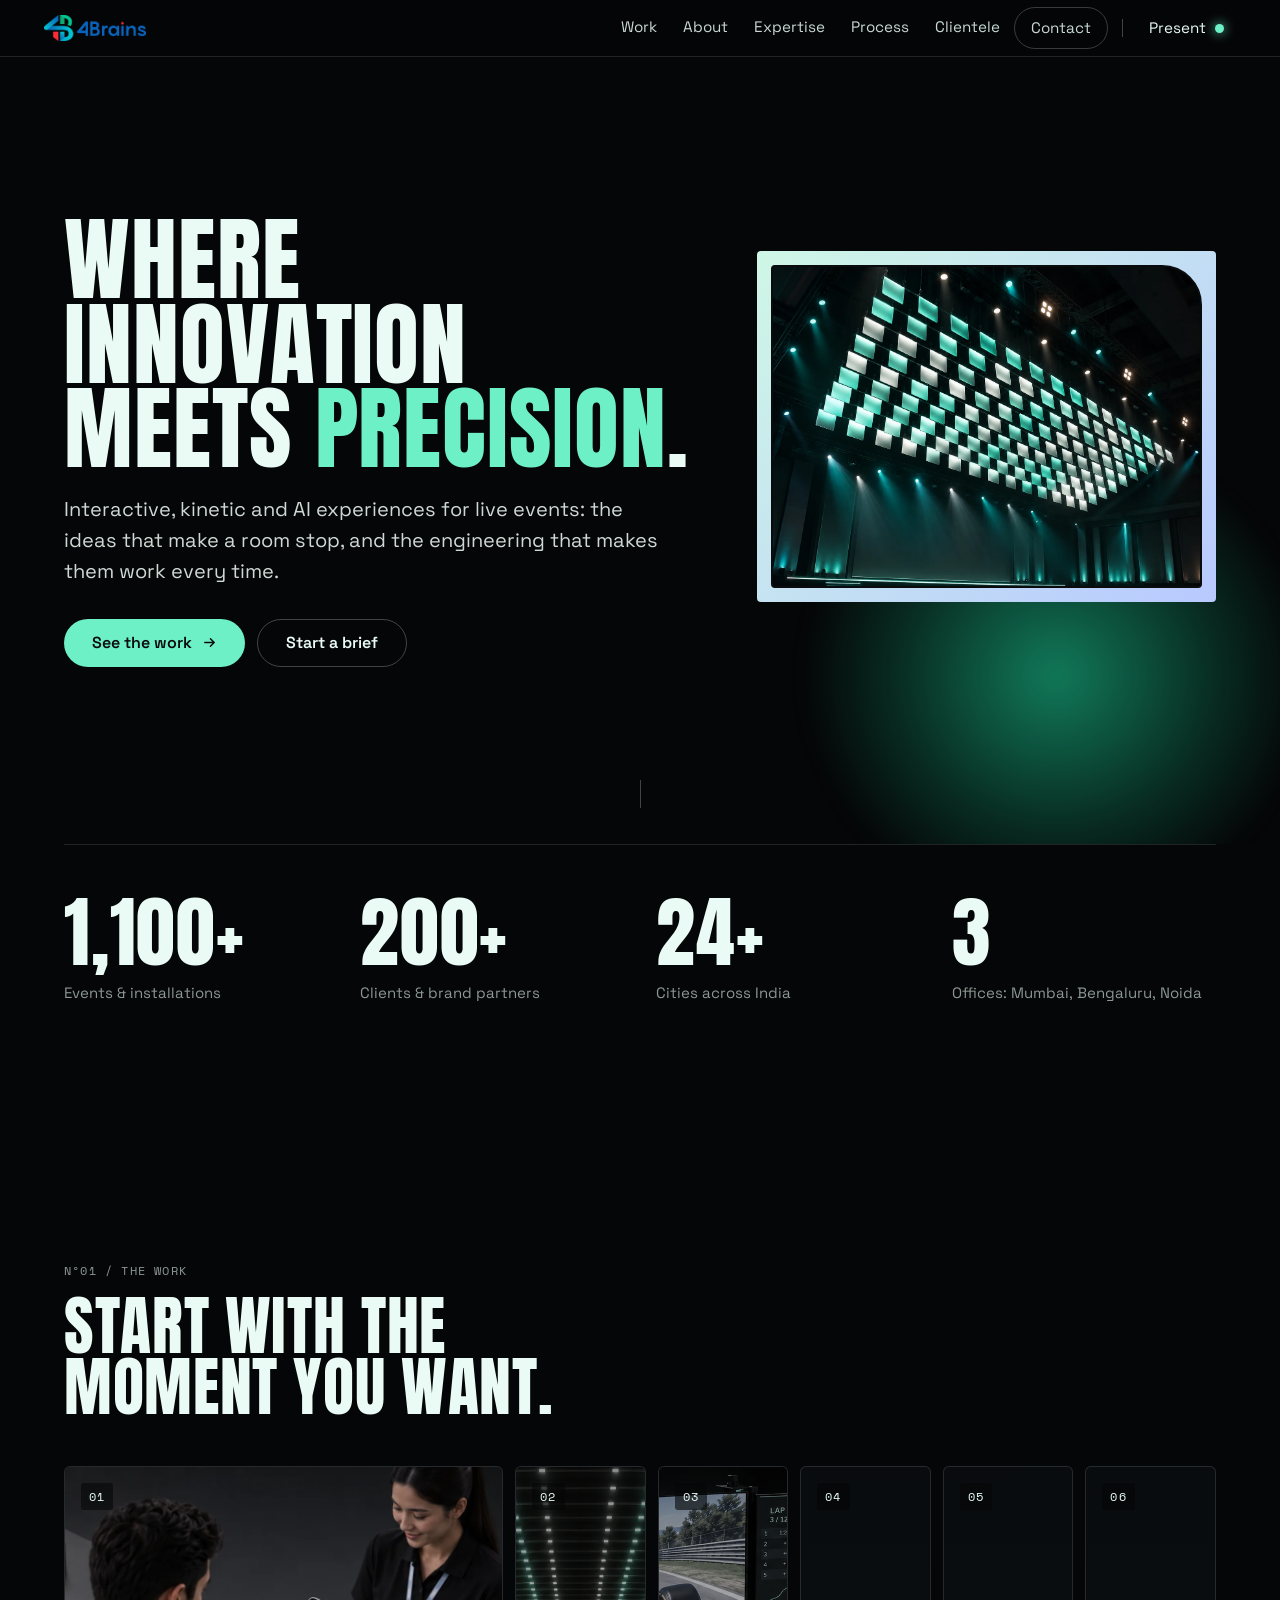
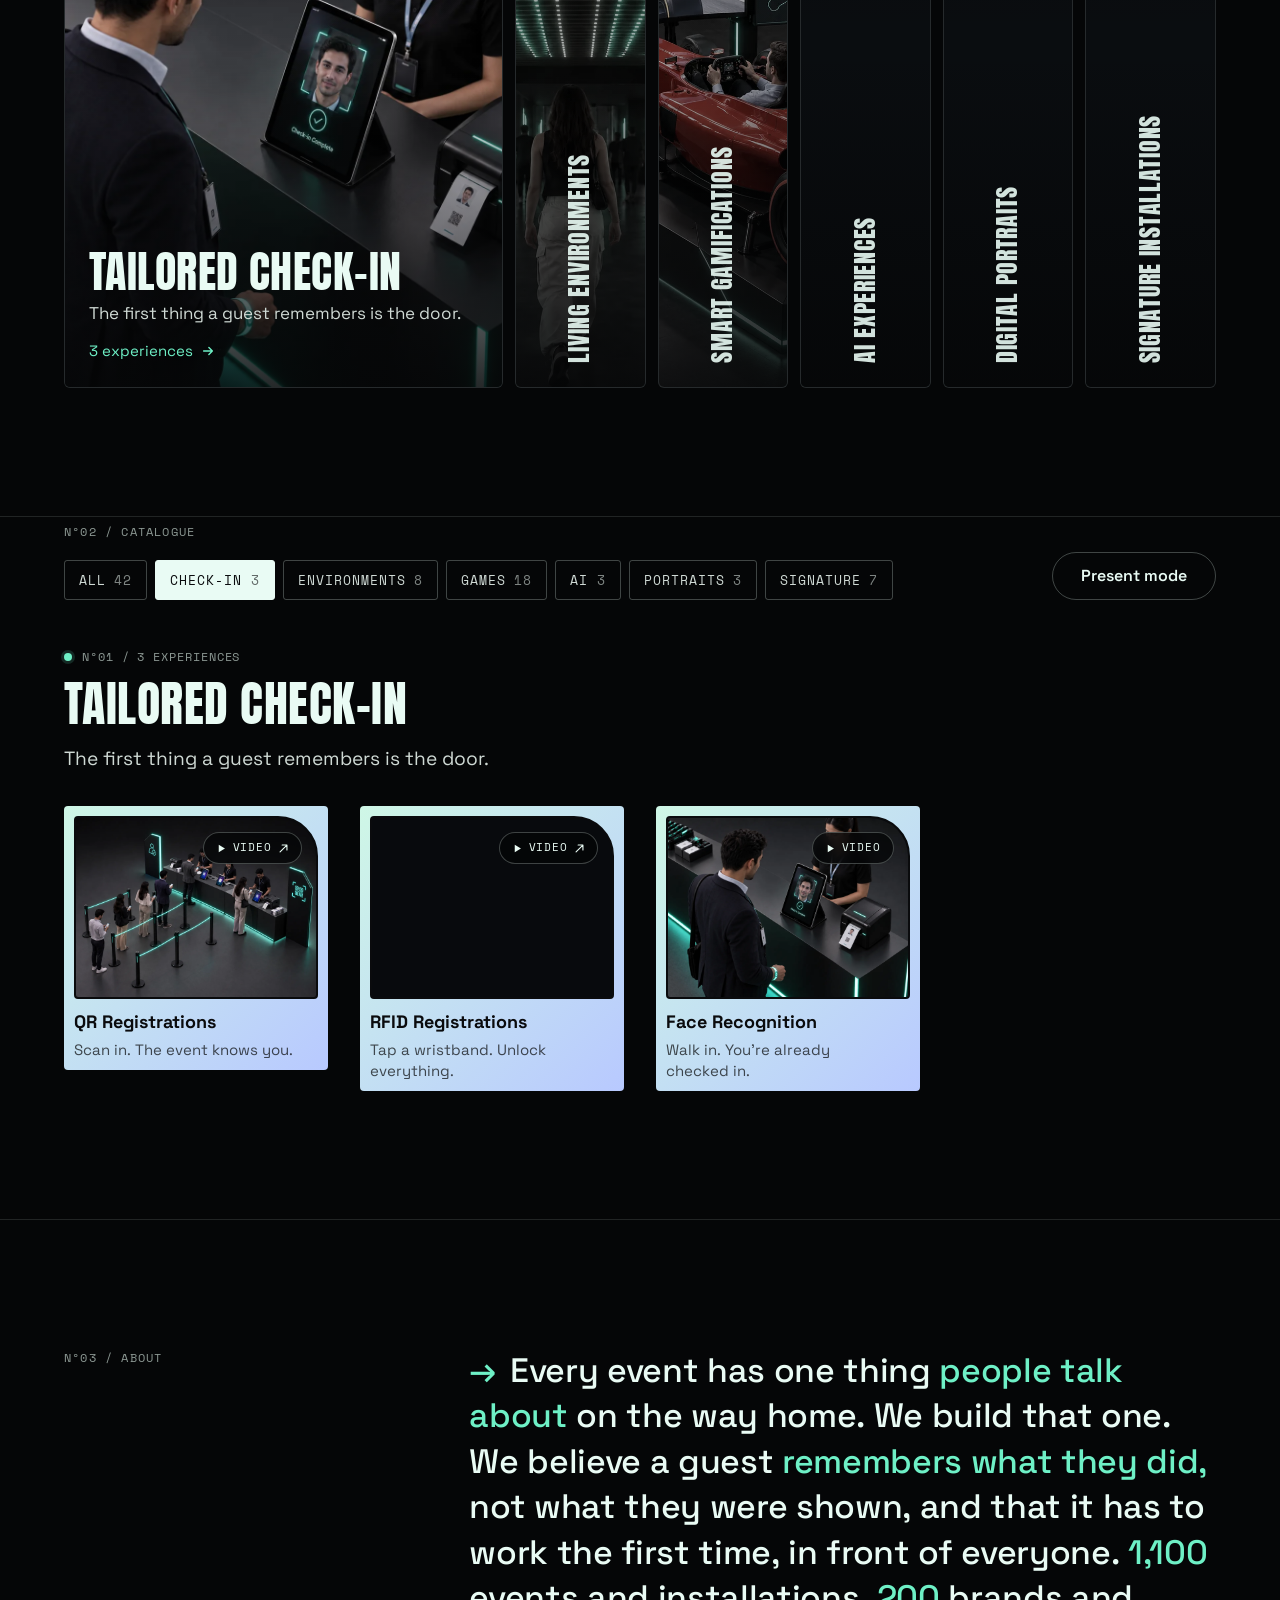
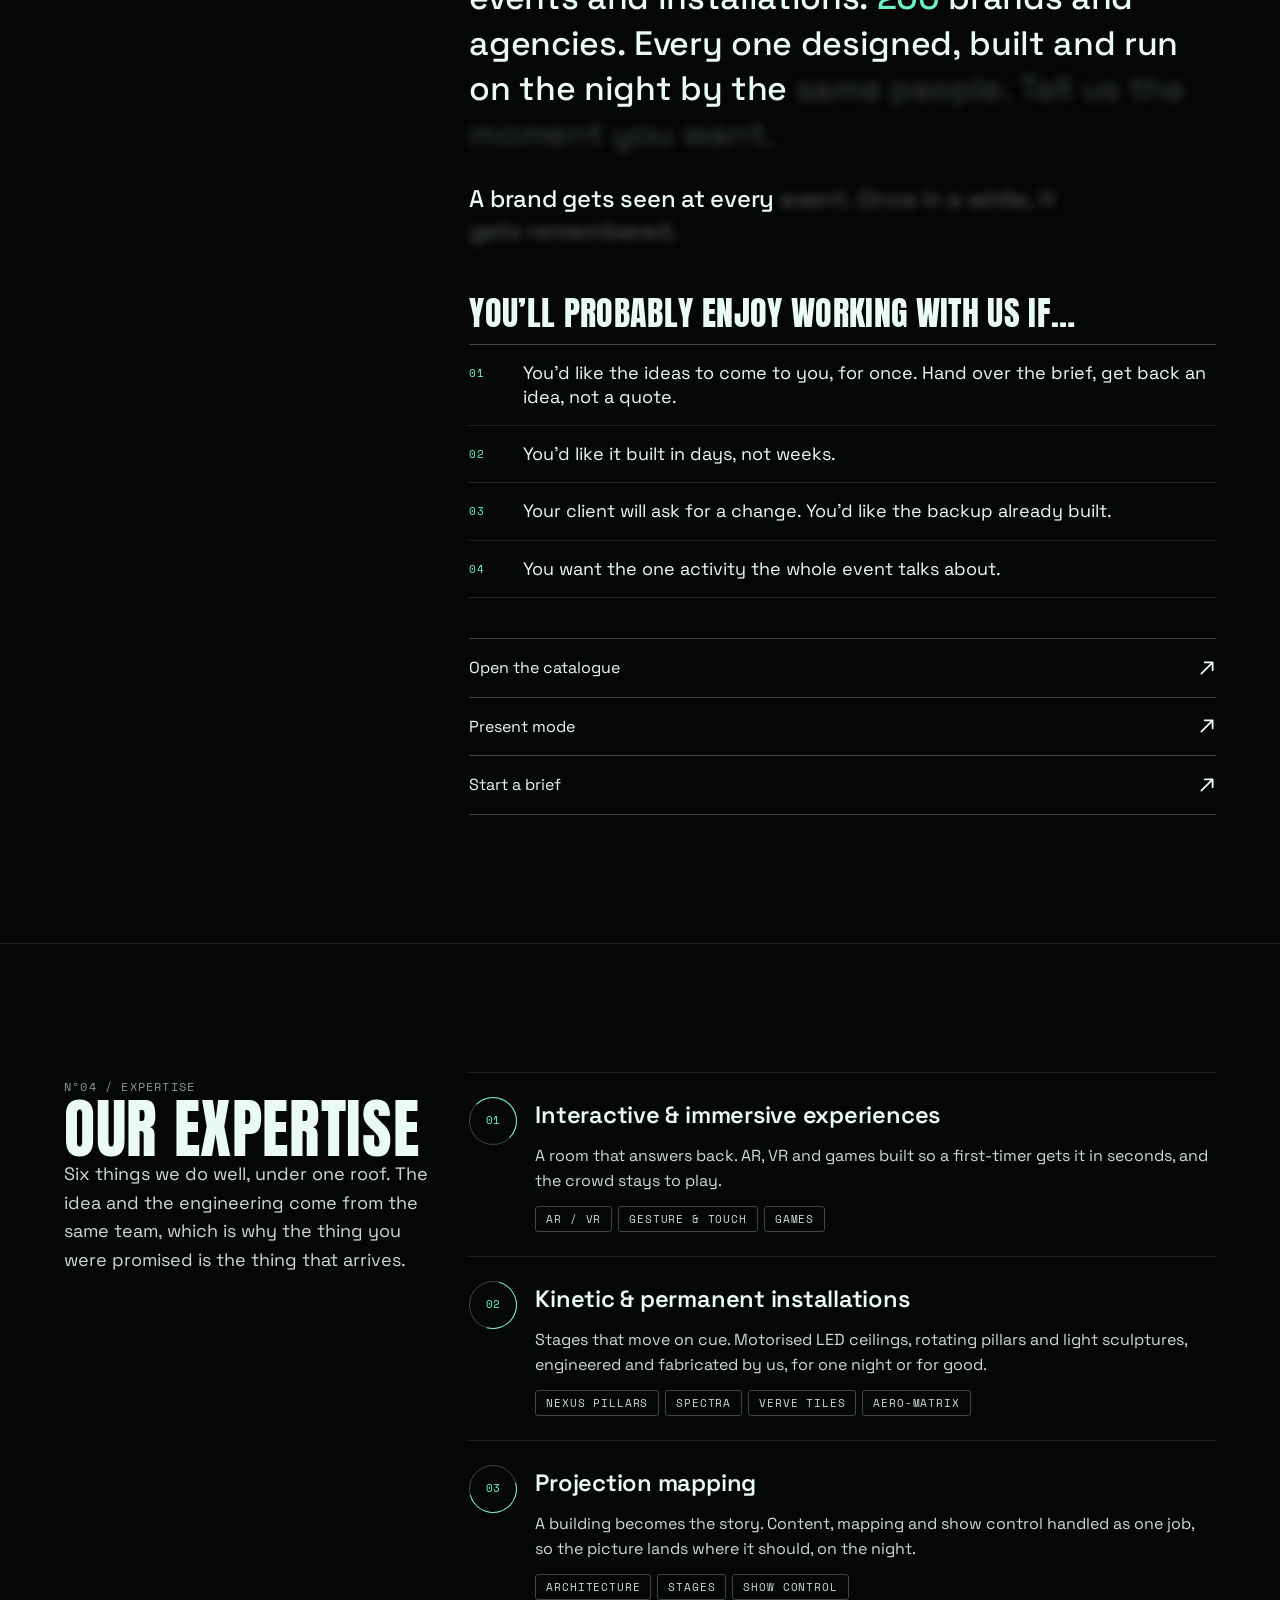
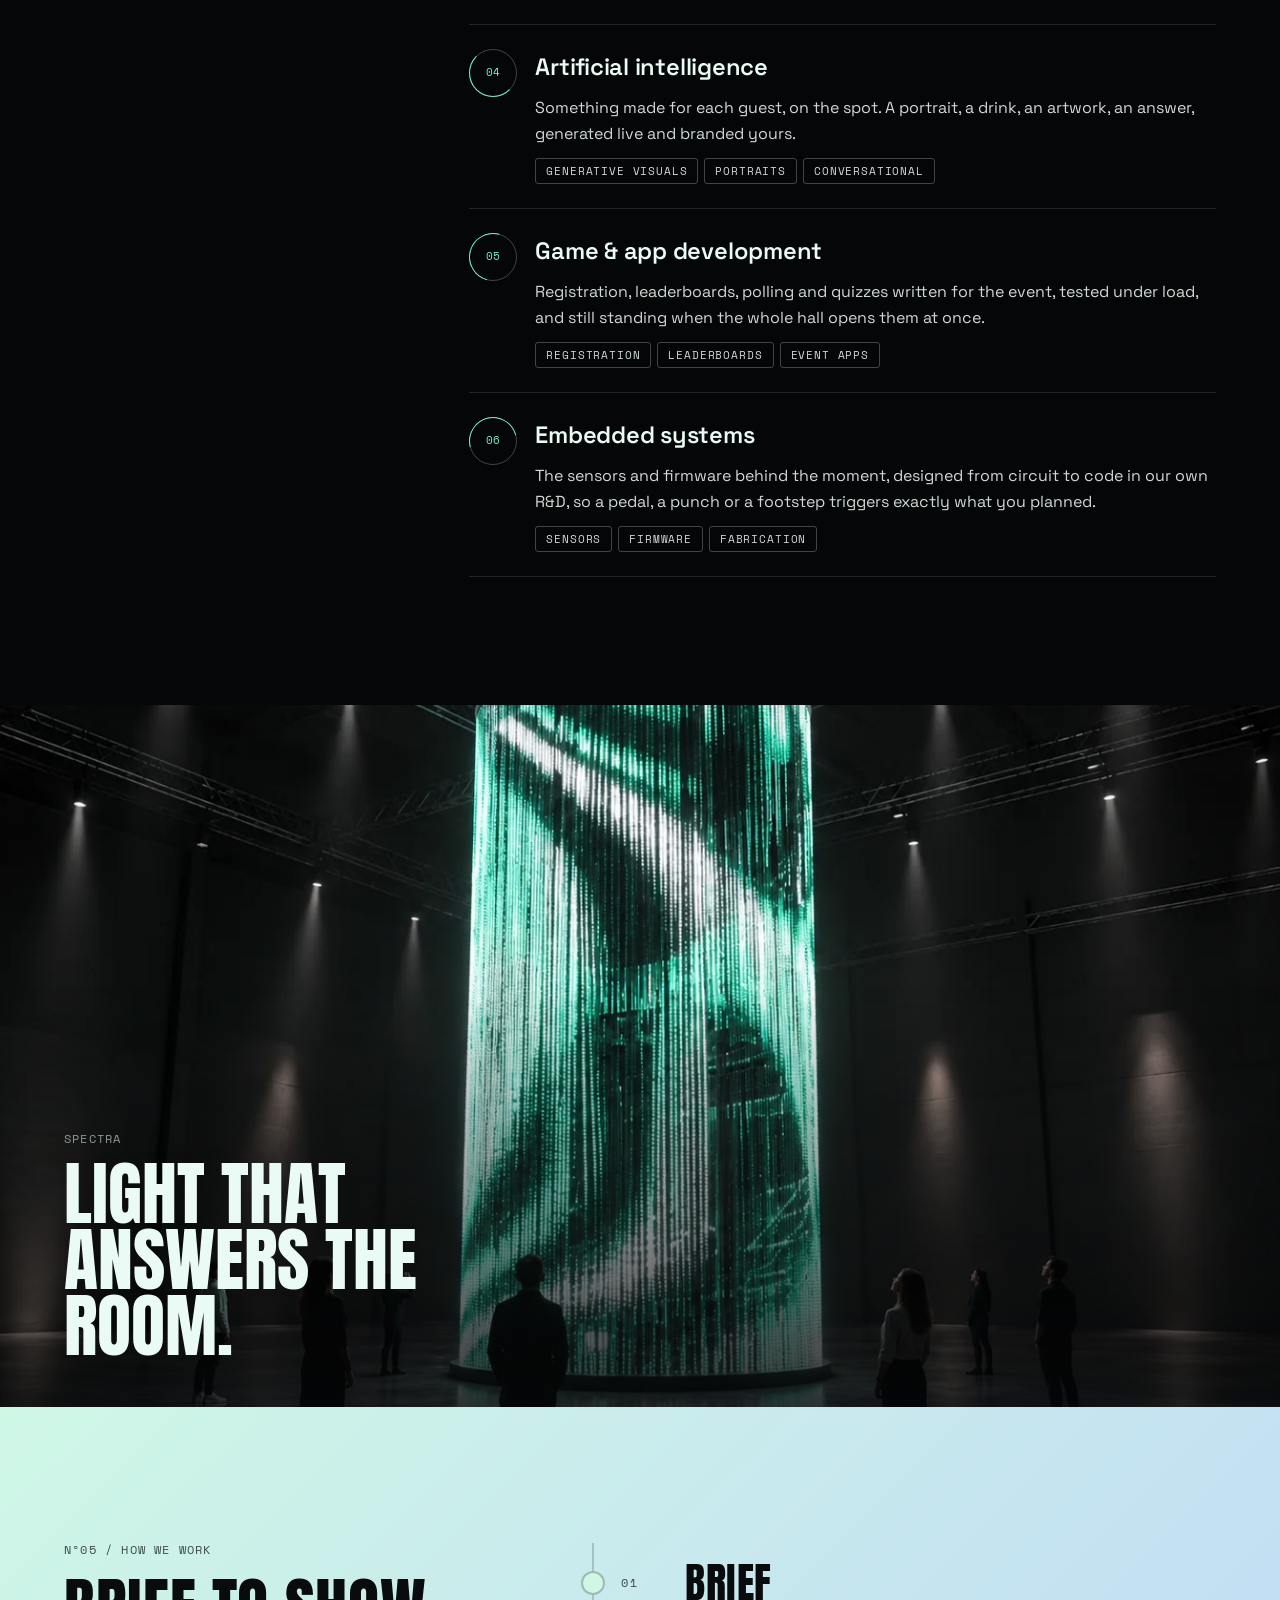
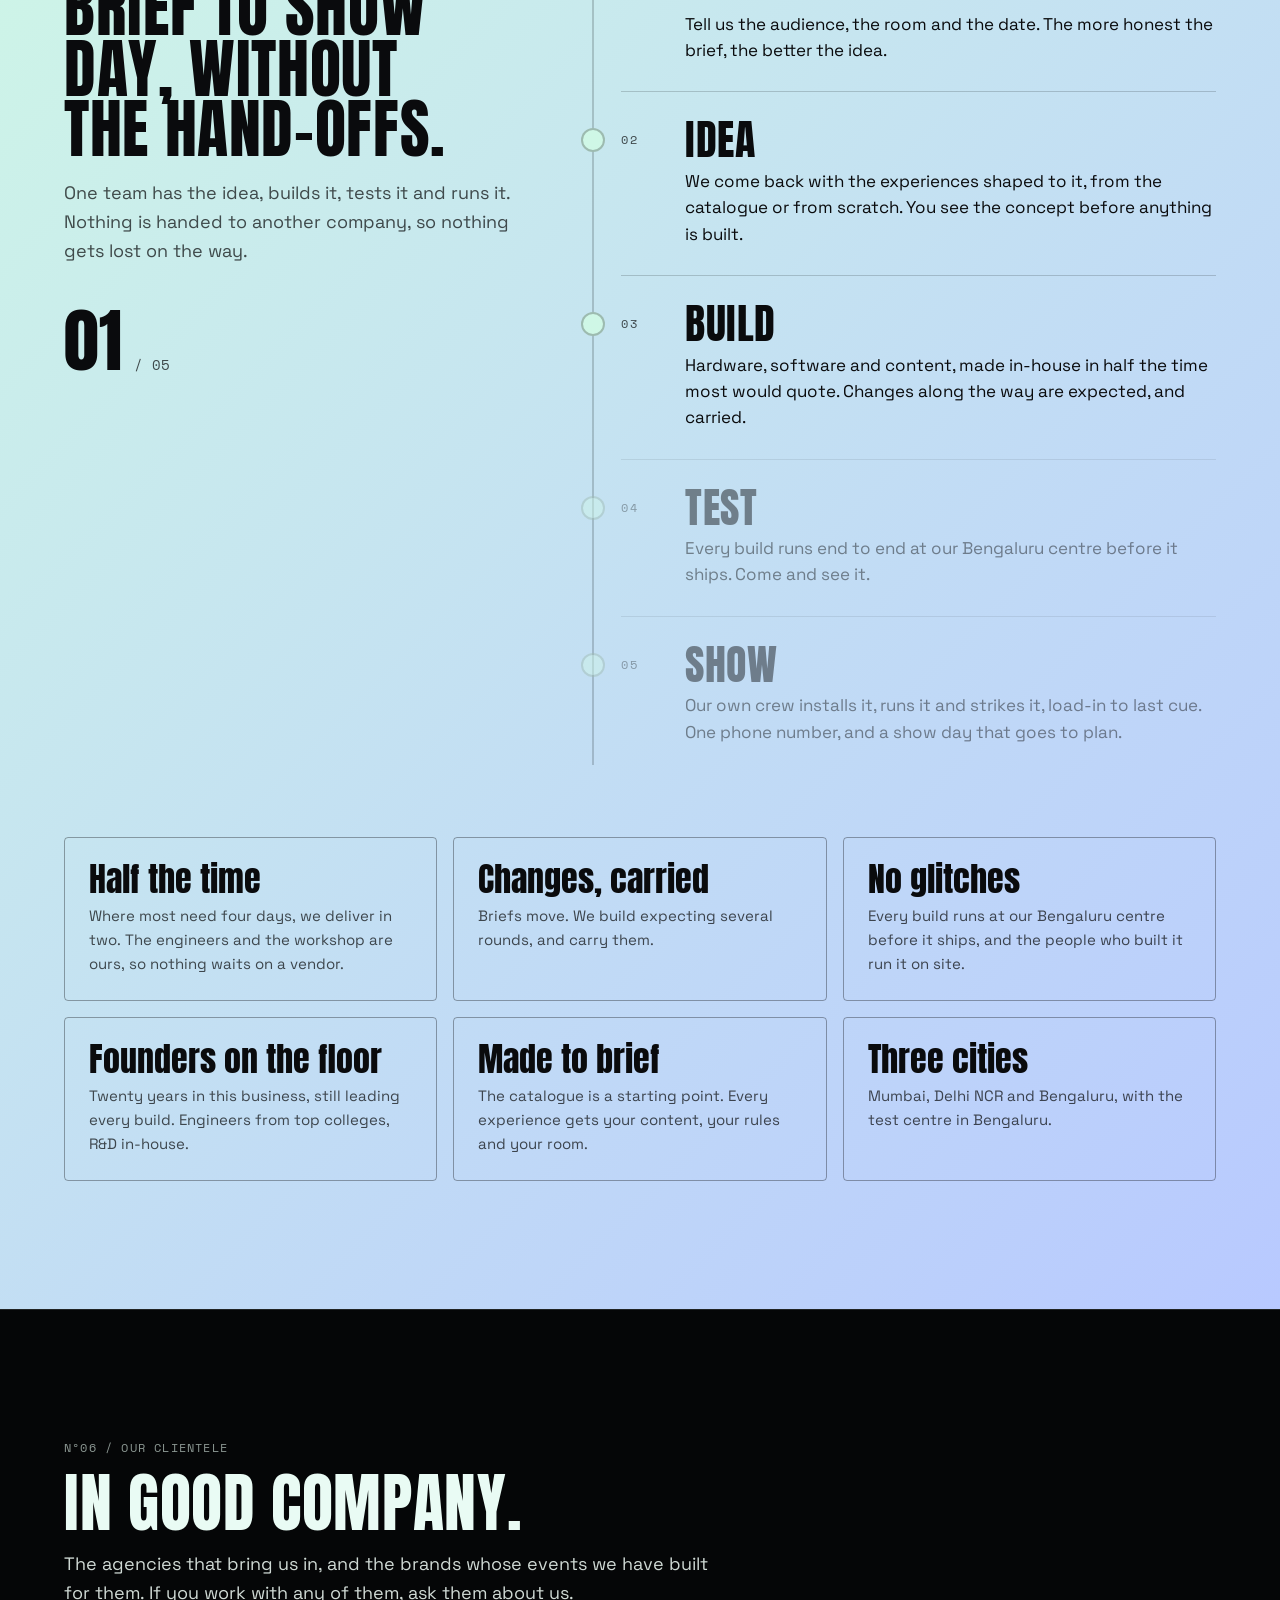
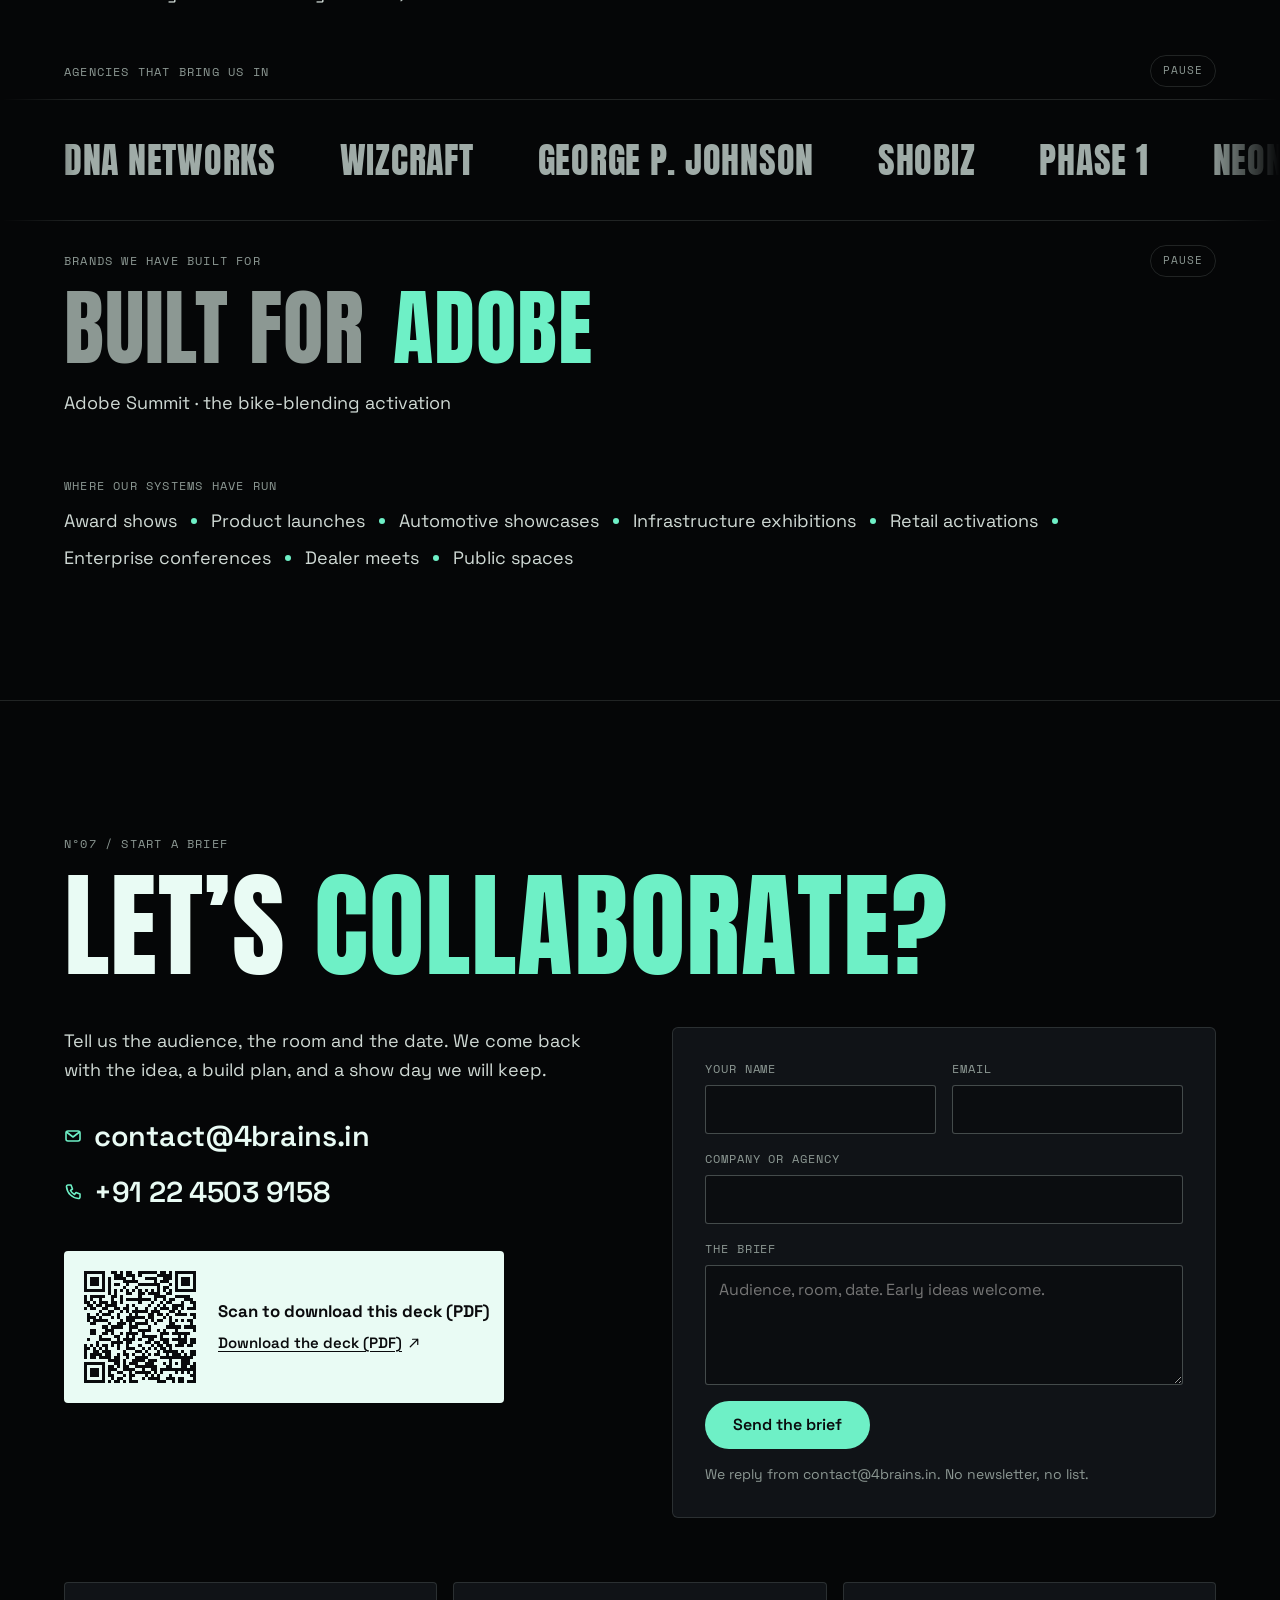
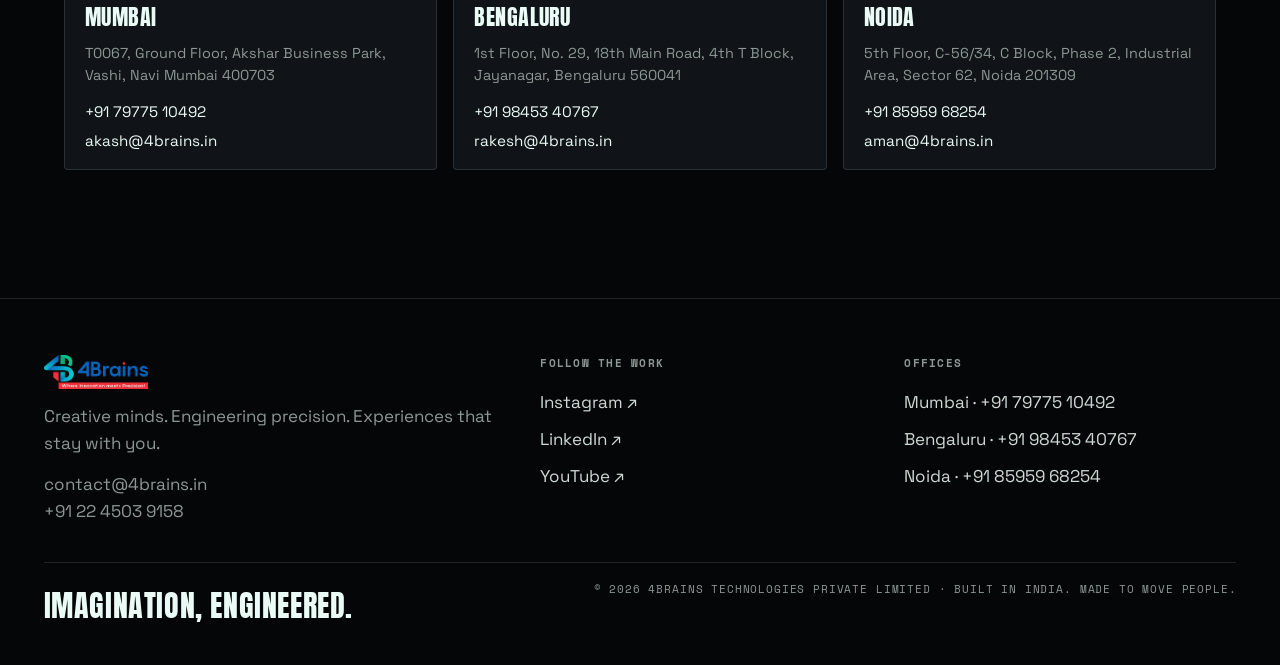
==== 4brains-site-live-v1.26/index.html @ 08afe5e7 "Add files via upload" ====
<!doctype html>
<html lang="en">
<head>
  <meta charset="utf-8">
  <meta name="viewport" content="width=device-width, initial-scale=1, viewport-fit=cover">
  <title>4Brains — Where innovation meets precision</title>
  <meta name="description" content="Interactive, kinetic and AI experiences for live events: the ideas that make a room stop, and the engineering that makes them work every time. 42 experiences, designed, built and run by 4Brains. Mumbai, Delhi NCR, Bengaluru.">
  <!-- TODO: set the final hosting URL before launch (also used by the QR code when brand.qrUrl is empty) -->
  <link rel="canonical" href="https://4brains-catalogue.vercel.app/">
  <meta name="theme-color" content="#050607">
  <meta name="color-scheme" content="dark">

  <!-- Open Graph / Twitter -->
  <meta property="og:type" content="website">
  <meta property="og:site_name" content="4Brains Technologies">
  <meta property="og:title" content="4Brains — Where innovation meets precision">
  <meta property="og:description" content="42 interactive, kinetic and AI experiences for live events, designed, built and run by the same people. Browse the catalogue.">
  <meta property="og:url" content="https://4brains-catalogue.vercel.app/">
  <meta property="og:image" content="https://4brains-catalogue.vercel.app/assets/brand/og-image.png">
  <meta property="og:image:width" content="1200">
  <meta property="og:image:height" content="630">
  <meta name="twitter:card" content="summary_large_image">
  <meta name="twitter:title" content="4Brains — Where innovation meets precision">
  <meta name="twitter:description" content="42 interactive, kinetic and AI experiences for live events. Browse the catalogue.">
  <meta name="twitter:image" content="https://4brains-catalogue.vercel.app/assets/brand/og-image.png">

  <!-- Icons & install -->
  <link rel="icon" type="image/png" sizes="64x64" href="assets/brand/favicon-64.png">
  <link rel="apple-touch-icon" href="assets/brand/apple-touch-icon.png">
  <link rel="manifest" href="manifest.webmanifest">
  <meta name="apple-mobile-web-app-capable" content="yes">
  <meta name="apple-mobile-web-app-status-bar-style" content="black-translucent">
  <meta name="apple-mobile-web-app-title" content="4Brains">

  <!-- Fonts: Anton (display, as in the deck) · Space Grotesk (text) · Space Mono (labels). README covers self-hosting. -->
  <link rel="preconnect" href="https://fonts.googleapis.com">
  <link rel="preconnect" href="https://fonts.gstatic.com" crossorigin>
  <link rel="stylesheet" href="https://fonts.googleapis.com/css2?family=Anton&family=Space+Grotesk:wght@400..700&family=Space+Mono:wght@400;700&display=swap">

  <link rel="stylesheet" href="css/styles.css">

  <script type="application/ld+json">
  {
    "@context": "https://schema.org",
    "@type": "Organization",
    "name": "4Brains Technologies Private Limited",
    "url": "https://www.4brains.in",
    "logo": "https://4brains-catalogue.vercel.app/assets/brand/logo-mark.png",
    "email": "contact@4brains.in",
    "telephone": "+91 22 4503 9158",
    "sameAs": ["https://www.instagram.com/4brains.in", "https://in.linkedin.com/company/4brains-technologies-private-limited", "https://www.youtube.com/@4brainstechnologies"],
    "address": [
      {"@type": "PostalAddress", "addressLocality": "Navi Mumbai", "addressRegion": "Maharashtra", "postalCode": "400703", "addressCountry": "IN"},
      {"@type": "PostalAddress", "addressLocality": "Bengaluru", "addressRegion": "Karnataka", "postalCode": "560041", "addressCountry": "IN"},
      {"@type": "PostalAddress", "addressLocality": "Noida", "addressRegion": "Uttar Pradesh", "postalCode": "201309", "addressCountry": "IN"}
    ]
  }
  </script>
</head>
<body>
  <a class="skip-link" href="#catalogue">Skip to the catalogue</a>

  <!-- ===================== NAV ===================== -->
  <header class="nav" id="site-top">
    <div class="nav__inner">
      <a class="brand" href="#site-top" aria-label="4Brains — top of page">
        <img src="assets/brand/logo-lockup.png" alt="4Brains" height="26">
      </a>
      <div class="nav__right">
        <nav class="nav__links" aria-label="Sections">
          <a href="#families">Work</a>
          <a href="#intro">About</a>
          <a href="#capabilities">Expertise</a>
          <a href="#process">Process</a>
          <a href="#proof">Clientele</a>
          <a href="#contact" class="nav__cta">Contact</a>
        </nav>
        <span class="nav__sep" aria-hidden="true"></span>
        <button class="nav__present" type="button" data-present aria-label="Open Present mode (full-screen tour)">Present <span class="dot" aria-hidden="true"></span></button>
        <button class="nav__menu" id="nav-menu" type="button" aria-label="Menu" aria-expanded="false" aria-controls="nav-sheet"></button>
      </div>
    </div>
  </header>
  <nav class="nav__sheet" id="nav-sheet" aria-label="Sections (mobile)">
    <a href="#families">Work</a>
    <a href="#intro">About</a>
    <a href="#capabilities">Expertise</a>
    <a href="#process">Process</a>
    <a href="#proof">Clientele</a>
    <a href="#contact">Contact</a>
  </nav>


  <main id="main">
    <!-- ===================== HERO ===================== -->
    <section class="hero" aria-labelledby="hero-title">
      <div class="wrap hero__grid">
        <div class="hero__copy">
          <span class="label hero__eyebrow" id="hero-eyebrow"></span>
          <h1 class="hero__title" id="hero-title"></h1>
          <p class="hero__sub" id="hero-sub"></p>
          <div class="hero__ctas" id="hero-ctas"></div>
        </div>
        <div class="hero__render" id="hero-render"></div>
      </div>
      <a class="hero__cue" href="#numbers" aria-label="Scroll to the numbers"><span></span></a>
    </section>

    <!-- ===================== NUMBERS ===================== -->
    <section class="numbers" id="numbers" aria-label="In numbers">
      <div class="wrap numbers__grid" id="hero-stats"></div>
    </section>

    <!-- ===================== FAMILIES ===================== -->
    <section class="sec" id="families" aria-labelledby="families-title">
      <div class="wrap">
        <div class="sec__head">
          <span class="label">Nº01 / The work</span>
          <h2 class="display sec__title" id="families-title"></h2>
        </div>
        <div class="xp" id="family-xp" role="list"></div>
      </div>
    </section>

    <!-- ===================== CATALOGUE ===================== -->
    <section class="sec sec--tight" id="catalogue" aria-labelledby="catalogue-title">
      <div class="wrap">
        <div class="sec__head sec__head--row">
          <div>
            <span class="label">Nº02 / Catalogue</span>
            <h2 class="visually-hidden" id="catalogue-title">Catalogue</h2>
            <div class="filters" id="filters" role="group" aria-label="Filter the catalogue"></div>
          </div>
          <button class="btn btn--ghost" type="button" data-present>Present mode</button>
        </div>
        <span class="visually-hidden" id="catalogue-count">42</span>
        <div id="catalogue-grid"></div>
      </div>
    </section>

    <!-- ===================== INTRO / ABOUT ===================== -->
    <section class="sec" id="intro" aria-label="About 4Brains">
      <div class="wrap grid-4-8">
        <span class="label">Nº03 / About</span>
        <div>
          <p class="lit" id="intro-lead"></p>
          <p class="lit lit--punch" id="intro-punch"></p>
          <div class="fit" id="intro-fit"></div>
          <div class="rows" id="intro-links"></div>
        </div>
      </div>
    </section>

    <!-- ===================== EXPERTISE ===================== -->
    <section class="sec" id="capabilities" aria-labelledby="capabilities-title">
      <div class="wrap grid-4-8">
        <div>
          <span class="label">Nº04 / Expertise</span>
          <h2 class="display sec__title" id="capabilities-title"></h2>
          <p class="sec__lede" id="capabilities-text"></p>
        </div>
        <ol class="pillars" id="pillars"></ol>
      </div>
    </section>

    <!-- ===================== THE MOMENT (full-bleed) ===================== -->
    <section class="moment" id="moment" aria-label="Spectra">
      <div class="moment__media" id="moment-media"></div>
      <div class="wrap moment__text"><span class="label">Spectra</span><p class="moment__line" id="moment-line"></p></div>
    </section>

    <!-- ===================== PROCESS ===================== -->
    <section class="sec block" id="process" aria-labelledby="process-title">
      <div class="wrap process">
        <div class="process__intro">
          <span class="label label--ink">Nº05 / How we work</span>
          <h2 class="display block__title" id="process-title">Brief to show day, without the hand-offs.</h2>
          <p class="block__lede">One team has the idea, builds it, tests it and runs it. Nothing is handed to another company, so nothing gets lost on the way.</p>
          <div class="process__count" aria-hidden="true"><span id="process-now">01</span><span>/ 05</span></div>
        </div>
        <ol class="rail" id="steps"></ol>
      </div>
      <div class="wrap"><ul class="facts" id="facts"></ul></div>
    </section>

    <!-- ===================== CLIENTELE ===================== -->
    <section class="sec" id="proof" aria-labelledby="proof-title">
      <div class="wrap">
        <div class="sec__head">
          <span class="label">Nº06 / Our clientele</span>
          <h2 class="display sec__title" id="proof-title"></h2>
          <p class="sec__lede" id="proof-text"></p>
        </div>
      </div>
      <div class="wrap">
        <div class="wall-head"><span class="label" id="agencies-label"></span><button class="wall__pause" type="button" data-pause="partners" aria-pressed="false" hidden>Pause</button></div>
      </div>
      <div class="river" id="partners" aria-label="Agencies that bring us in"><div class="river__track" id="partners-track"></div></div>
      <div class="wrap">
        <div class="wall-head"><span class="label" id="brands-label"></span><button class="wall__pause" type="button" data-pause="brands" aria-pressed="false" hidden>Pause</button></div>
        <div class="flip" id="brands">
          <p class="flip__line"><span class="flip__lead" id="flip-lead"></span> <span class="flip__word" id="flip-word" aria-live="off"></span></p>
          <p class="flip__note" id="flip-note" aria-live="polite"></p>
        </div>
        <div class="wall-head"><span class="label" id="industries-label"></span></div>
        <p class="industries" id="industries"></p>
      </div>
    </section>

    <!-- ===================== CONTACT ===================== -->
    <section class="sec" id="contact" aria-labelledby="contact-title">
      <div class="wrap">
        <span class="label">Nº07 / Start a brief</span>
        <h2 class="display contact__title" id="contact-title"></h2>
        <div class="contact__grid">
          <div class="contact__copy">
            <p class="sec__lede" id="contact-text"></p>
            <div class="direct" id="direct"></div>
            <div class="qr-card" id="qr"></div>
          </div>
          <form class="form" id="brief" novalidate>
            <div class="field"><label for="f-name">Your name</label><input id="f-name" name="name" type="text" autocomplete="name" required></div>
            <div class="field"><label for="f-email">Email</label><input id="f-email" name="email" type="email" autocomplete="email" required></div>
            <div class="field field--full"><label for="f-company">Company or agency</label><input id="f-company" name="company" type="text" autocomplete="organization"></div>
            <div class="field field--full"><label for="f-details">The brief</label><textarea id="f-details" name="details" placeholder="Audience, room, date. Early ideas welcome."></textarea></div>
            <input type="hidden" id="f-activity" name="activity"><input type="hidden" id="f-type" name="type"><input type="hidden" id="f-phone" name="phone"><input type="hidden" id="f-when" name="when">
            <div class="form__foot">
              <button class="btn btn--mint" type="submit" id="brief-submit">Send the brief</button>
              <p class="small">We reply from contact@4brains.in. No newsletter, no list.</p>
            </div>
            <div class="form__done" id="brief-done" aria-live="polite">
              <p class="small" id="brief-status"></p>
              <pre id="brief-text"></pre>
              <div class="row"><button class="copy-btn" type="button" id="brief-copy">Copy the brief</button></div>
            </div>
          </form>
        </div>
        <ul class="offices offices--row" id="offices"></ul>
      </div>
    </section>
  </main>

  <!-- ===================== FOOTER ===================== -->
  <footer class="footer">
    <div class="footer__grid">
      <div class="footer__brand">
        <img src="assets/brand/logo-lockup-tagline.png" alt="4Brains — Where innovation meets precision" height="34">
        <p>Creative minds. Engineering precision. Experiences that stay with you.</p>
        <p class="small" id="footer-contact" style="margin-top:14px"></p>
      </div>
      <div><h4>Follow the work</h4><ul id="footer-social"></ul></div>
      <div><h4>Offices</h4><ul id="footer-offices"></ul></div>
    </div>
    <div class="footer__bottom">
      <span class="footer__tag">Imagination, engineered.</span>
      <span>© <span id="footer-year"></span> 4Brains Technologies Private Limited · Built in India. Made to move people.</span>
    </div>
  </footer>

  <!-- ===================== PRESENT MODE ===================== -->
  <div class="present" id="present" hidden role="dialog" aria-modal="true" aria-label="Present mode">
    <header class="present__hud">
      <span class="brand"><img src="assets/brand/logo-lockup.png" alt="4Brains" height="24"></span>
      <div class="present__chapter"><span class="dot" aria-hidden="true"></span><span class="present__chapter-name"></span></div>
      <button class="present__exit" type="button" data-exit>Exit <kbd>Esc</kbd></button>
    </header>
    <div class="present__stage"></div>
    <footer class="present__foot">
      <div class="present__arrows">
        <button class="present__arrow" type="button" data-prev aria-label="Previous"><svg viewBox="0 0 20 20" fill="none" stroke="currentColor" stroke-width="1.8" stroke-linecap="round" stroke-linejoin="round" aria-hidden="true"><path d="M12 4l-6 6 6 6"/></svg></button>
        <button class="present__arrow" type="button" data-next aria-label="Next"><svg viewBox="0 0 20 20" fill="none" stroke="currentColor" stroke-width="1.8" stroke-linecap="round" stroke-linejoin="round" aria-hidden="true"><path d="M8 4l6 6-6 6"/></svg></button>
      </div>
      <div class="present__progress" aria-hidden="true"></div>
      <div class="present__meta">
        <span class="present__auto">Auto</span>
        <span class="present__counter">01 / 01</span>
        <div class="present__qr"></div>
      </div>
    </footer>
    <div class="present__live" aria-live="polite"></div>
  </div>

  <!-- Data first, then the QR encoder, then the app -->
  <script src="js/data.js"></script>
  <script src="js/qr.js"></script>
  <script src="js/app.js"></script>
</body>
</html>
---- 4brains-site-live-v1.26/css/styles.css ----
/* ==========================================================================
   4Brains — Roadshow Catalogue · styles.css

   Direction: PXPush structure (slim fixed nav, marquee strip, mono "Nº00x"
   section labels, ruled link rows, full-bleed colour block, big squeezed
   display type) wearing the 4Brains deck's skin (black with the green glow,
   Anton-style condensed uppercase headlines, mint→blue gradient card frames
   with a black-outlined image window and a rounded top-right corner,
   underlined labels).

   Sections: 1 tokens · 2 base · 3 type · 4 nav + marquee · 5 hero
   6 frames & empty render slots · 7 section scaffolding · 8 intro
   9 expertise · 10 catalogue · 11 detail dialog · 12 work + big hits
   13 how we work (colour block) · 14 proof · 15 contact · 16 footer
   17 video modal · 18 present mode · 19 motion · 20 utilities
   ========================================================================== */

/* ---------- 1. Tokens ---------------------------------------------------- */
:root {
  color-scheme: dark;
  --bg: #050607;               /* deck black */
  --bg-2: #0B0D10;
  --panel: #101317;
  --panel-2: #161A1F;
  --line: rgba(233, 251, 244, 0.12);
  --line-strong: rgba(233, 251, 244, 0.26);
  --head: #E9FBF4;             /* deck headline tint */
  --text: #CFD9D4;
  --dim: #8C9893;
  --mint: #6EF0C6;
  --mint-deep: #1DB38A;
  --glow: rgba(18, 128, 94, 0.95);
  --deck-a: #CFF7E6;           /* deck frame gradient */
  --deck-b: #B8C9FF;
  --ink: #0A0B0D;              /* text on frames */
  --ink-soft: rgba(10, 11, 13, 0.72);
  --red: #F23A3A;

  --font-display: "Anton", "Impact", "Arial Narrow", "Helvetica Neue", sans-serif;
  --font-text: "Space Grotesk", "Helvetica Neue", Arial, sans-serif;
  --font-mono: "Space Mono", ui-monospace, "SF Mono", Menlo, Consolas, monospace;

  --ease: cubic-bezier(0.2, 0.7, 0.2, 1);
  --gutter: clamp(16px, 3.4vw, 48px);
  --nav-h: 56px;
  --strip-h: clamp(54px, 7vw, 92px);
  --radius-slot: 4px 40px 4px 4px;
}

/* ---------- 2. Base -------------------------------------------------------- */
*, *::before, *::after { box-sizing: border-box; }
html { -webkit-text-size-adjust: 100%; scroll-behavior: smooth; }
body {
  margin: 0; background: var(--bg); color: var(--text);
  font-family: var(--font-text); font-size: 1rem; line-height: 1.55;
  -webkit-font-smoothing: antialiased; overflow-x: hidden;
}
body.is-locked { overflow: hidden; }
img, svg, video { max-width: 100%; display: block; }
a { color: inherit; text-decoration: none; }
button { font: inherit; color: inherit; background: none; border: 0; padding: 0; cursor: pointer; }
ul, ol { margin: 0; padding: 0; list-style: none; }
p, h1, h2, h3, h4, h5 { margin: 0; }
:focus-visible { outline: 2px solid var(--mint); outline-offset: 3px; }
::selection { background: var(--mint); color: var(--ink); }
.skip-link { position: absolute; left: 16px; top: -100px; background: var(--mint); color: var(--ink); padding: 10px 14px; z-index: 300; font-family: var(--font-mono); font-size: 12px; }
.skip-link:focus { top: 12px; }

/* ---------- 3. Type -------------------------------------------------------- */
.display, h1, .chapter h3, .present__title, .block__title {
  font-family: var(--font-display); font-weight: 400; text-transform: uppercase;
  letter-spacing: 0.01em; line-height: 0.94; color: var(--head); text-wrap: balance;
}
em { font-style: normal; color: var(--mint); }
.mono, .idx, .chip, .rows a, .rows button, .corner, .monoline, .tag, .field label, .present__meta, .present__chapter, .present__exit, .slot__ph {
  font-family: var(--font-mono); font-size: 11.5px; letter-spacing: 0.08em; text-transform: uppercase;
}
.idx { display: inline-flex; align-items: center; gap: 10px; color: var(--dim); }
@media (min-width: 700px) { .idx { white-space: nowrap; } }
.idx::before { content: ""; width: 8px; height: 8px; border-radius: 50%; background: var(--mint); flex: none; box-shadow: 0 0 0 3px rgba(110, 240, 198, 0.15); }
.idx--ink { color: var(--ink-soft); }
.idx--ink::before { background: var(--ink); box-shadow: none; }
.lede { font-size: clamp(1.05rem, 0.95rem + 0.5vw, 1.3rem); line-height: 1.45; color: var(--text); max-width: 36em; text-wrap: pretty; }
.sub { font-size: 1.05rem; color: var(--dim); max-width: 44em; text-wrap: pretty; }
.monoline { color: var(--dim); line-height: 1.8; }
.monoline b { color: var(--head); font-weight: 400; }
.tag { display: inline-flex; align-items: center; min-height: 26px; padding: 0 10px; border: 1px solid var(--line-strong); border-radius: 3px; color: var(--text); font-size: 10.5px; white-space: nowrap; }
.tags { display: flex; flex-wrap: wrap; gap: 6px; }

/* buttons */
.btn { display: inline-flex; align-items: center; justify-content: center; gap: 10px; min-height: 46px; padding: 0 20px; border-radius: 999px; font-weight: 600; font-size: 0.95rem; white-space: nowrap; transition: transform 160ms var(--ease), background 160ms, color 160ms, border-color 160ms; }
.btn:active { transform: translateY(1px); }
.btn--mint { background: var(--mint); color: var(--ink); }
.btn--mint:hover { background: #8FF5D3; }
.btn--paper { background: var(--head); color: var(--ink); }
.btn--paper:hover { background: #fff; }
.btn--ghost { border: 1px solid var(--line-strong); color: var(--head); }
.btn--ghost:hover { border-color: var(--head); }
.btn--ink { background: var(--ink); color: var(--head); }
.btn--ink:hover { background: #1C2026; }
.btn--lg { min-height: 54px; padding: 0 26px; font-size: 1.02rem; }
.btn--sm { min-height: 38px; padding: 0 14px; font-size: 0.85rem; }
.btn svg { width: 15px; height: 15px; flex: none; }

/* ---------- 4. Nav + marquee strip --------------------------------------- */
.nav {
  position: fixed; inset: 0 0 auto 0; z-index: 90; padding-top: env(safe-area-inset-top, 0px);
  background: rgba(5, 6, 7, 0.72); -webkit-backdrop-filter: blur(12px); backdrop-filter: blur(12px);
  border-bottom: 1px solid var(--line);
}
.nav__inner { height: var(--nav-h); display: flex; align-items: center; justify-content: space-between; gap: 20px; padding-inline: var(--gutter); }
.brand img { height: 26px; width: auto; }
.nav__right { display: flex; align-items: center; gap: 4px; }
.nav__links { display: flex; gap: 2px; }
.nav__links a { padding: 8px 12px; color: var(--head); font-size: 0.95rem; opacity: 0.86; transition: opacity 160ms; }
.nav__links a:hover { opacity: 1; }
.nav__sep { width: 1px; height: 18px; background: var(--line-strong); margin: 0 10px; }
.nav__present { display: inline-flex; align-items: center; gap: 9px; color: var(--head); font-size: 0.95rem; padding: 8px 12px; }
.nav__present .dot { width: 9px; height: 9px; border-radius: 50%; background: var(--mint); box-shadow: 0 0 12px var(--mint); }
.nav__present:hover .dot { background: #fff; }
.nav__menu { display: none; width: 42px; height: 42px; align-items: center; justify-content: center; border: 1px solid var(--line-strong); border-radius: 6px; }
.nav__menu svg { width: 18px; height: 18px; }
.nav__sheet { display: none; }
@media (max-width: 960px) {
  .nav__links, .nav__sep { display: none; }
  .nav__menu { display: inline-flex; }
  .nav__sheet { position: fixed; inset: calc(var(--nav-h) + env(safe-area-inset-top, 0px)) 0 auto 0; z-index: 89; background: var(--bg-2); border-bottom: 1px solid var(--line); padding: 10px var(--gutter) 18px; display: none; flex-direction: column; }
  .nav__sheet.is-open { display: flex; }
  .nav__sheet a { padding: 14px 4px; font-size: 1.15rem; color: var(--head); border-bottom: 1px solid var(--line); }
}

.strip { margin-top: calc(var(--nav-h) + env(safe-area-inset-top, 0px)); height: var(--strip-h); border-bottom: 1px solid var(--line); overflow: hidden; display: flex; align-items: center; position: relative; }
.strip__track { display: flex; width: max-content; animation: marquee 40s linear infinite; }
.strip__item { display: inline-flex; align-items: center; gap: clamp(18px, 2.4vw, 36px); padding-right: clamp(18px, 2.4vw, 36px); font-family: var(--font-display); text-transform: uppercase; font-size: calc(var(--strip-h) * 0.56); line-height: 1; color: var(--head); white-space: nowrap; letter-spacing: 0.01em; }
.strip__item::after { content: ""; width: calc(var(--strip-h) * 0.22); height: calc(var(--strip-h) * 0.22); border-radius: 50%; background: var(--mint); flex: none; }
.strip--partners { height: 48px; border-top: 1px solid var(--line); }
.strip--partners .strip__item { font-family: var(--font-mono); font-size: 12px; letter-spacing: 0.12em; color: var(--dim); gap: 22px; padding-right: 22px; }
.strip--partners .strip__item::after { width: 6px; height: 6px; background: var(--dim); }
.strip--partners .strip__track { animation-duration: 70s; }
@keyframes marquee { to { transform: translateX(-50%); } }

/* ---------- 5. Hero ------------------------------------------------------------ */
.hero { position: relative; overflow: hidden; padding: clamp(40px, 6vw, 88px) var(--gutter) clamp(120px, 14vw, 170px); min-height: calc(100svh - var(--nav-h) - var(--strip-h)); display: grid; align-content: center; }
.hero::before { content: ""; position: absolute; inset: -10% -10% auto auto; width: 70%; height: 90%; background: radial-gradient(closest-side, var(--glow), rgba(14, 107, 79, 0.38) 45%, transparent 72%); filter: blur(10px); pointer-events: none; animation: breathe 9s ease-in-out infinite; }
.hero::after { content: ""; position: absolute; inset: 0; background: repeating-linear-gradient(0deg, rgba(255, 255, 255, 0.035) 0 1px, transparent 1px 3px); pointer-events: none; mix-blend-mode: overlay; }
.hero__grid { position: relative; z-index: 1; display: grid; grid-template-columns: minmax(0, 1fr); gap: clamp(28px, 4vw, 64px); align-items: center; }
.hero__grid > *, .sec__grid > *, .exp > * { min-width: 0; }
.hero__title { font-size: clamp(3.2rem, 1rem + 7.6vw, 9.6rem); margin-top: 20px; max-width: 11ch; }
.hero__sub { margin-top: 24px; }
.hero__ctas { display: flex; flex-wrap: wrap; gap: 12px; margin-top: 32px; }
.hero__render .frame { max-width: 680px; margin-left: auto; }
.corner { position: absolute; bottom: 28px; z-index: 2; color: var(--dim); line-height: 1.7; max-width: 440px; }
.corner--left { left: var(--gutter); display: flex; align-items: flex-end; gap: 16px; }
.corner--right { right: var(--gutter); text-align: left; }
.corner--right b { color: var(--head); font-weight: 400; }
.corner .arrow { width: 36px; height: 36px; border: 1px solid var(--line-strong); border-radius: 50%; display: grid; place-items: center; color: var(--head); animation: nudge 2.2s ease-in-out infinite; }
.corner .arrow svg { width: 14px; height: 14px; }
@keyframes nudge { 50% { transform: translateY(4px); } }
@keyframes breathe { 50% { opacity: 0.75; transform: scale(1.04); } }
@media (max-width: 1023px) {
  .hero__grid { grid-template-columns: 1fr; }
  .hero__render .frame { margin-left: 0; max-width: 100%; }
  .hero { padding-bottom: clamp(140px, 24vw, 200px); }
  .corner--right { display: none; }
}

/* ---------- 6. Frames & empty render slots (deck card language) ------------- */
.frame { position: relative; background: linear-gradient(135deg, var(--deck-a), var(--deck-b)); padding: 14px; border-radius: 4px; color: var(--ink); }
.frame--tight { padding: 10px; }
.slot { position: relative; aspect-ratio: 4 / 3; background: #080A0D; border: 2px solid var(--ink); border-radius: var(--radius-slot); overflow: hidden; }
.slot > img, .slot > video, .slot > .slot__media { position: absolute; inset: 0; width: 100%; height: 100%; object-fit: cover; }
.slot--empty::before { content: ""; position: absolute; inset: 10px; border: 1px dashed rgba(110, 240, 198, 0.4); border-radius: 2px 30px 2px 2px; pointer-events: none; }
.slot--empty::after { content: ""; position: absolute; inset: 0; background: radial-gradient(60% 60% at 50% 55%, rgba(14, 107, 79, 0.35), transparent 70%); pointer-events: none; }
.slot__ph { position: absolute; inset: 0; display: grid; place-content: center; justify-items: center; text-align: center; gap: 6px; padding: 18px; z-index: 1; color: var(--mint); }
.slot__ph strong { font-family: var(--font-display); font-weight: 400; font-size: clamp(1.3rem, 1rem + 1.4vw, 2.1rem); letter-spacing: 0.04em; color: var(--head); line-height: 1; }
.slot__ph span { font-size: 10px; letter-spacing: 0.12em; }
.slot__ph small { font-size: 9.5px; letter-spacing: 0.04em; text-transform: none; color: var(--dim); word-break: break-all; }
.slot__badge { position: absolute; left: 12px; top: 12px; z-index: 2; background: var(--ink); color: var(--head); border: 0; }
.frame__name { display: inline-block; margin-top: 12px; font-weight: 700; font-size: 1.1rem; line-height: 1.2; color: var(--ink); text-decoration: underline; text-decoration-thickness: 2px; text-underline-offset: 4px; }
.frame__hook { margin-top: 6px; color: var(--ink-soft); font-size: 0.92rem; line-height: 1.4; text-wrap: pretty; }

/* ---------- 7. Section scaffolding ------------------------------------------ */
.sec { position: relative; padding: clamp(64px, 8vw, 120px) var(--gutter); border-top: 1px solid var(--line); }
.sec__grid { display: grid; grid-template-columns: minmax(0, 3fr) minmax(0, 7fr); gap: 28px 40px; align-items: start; }
.sec__grid .idx { position: sticky; top: calc(var(--nav-h) + 24px); }
@media (max-width: 900px) { .sec__grid { grid-template-columns: 1fr; } .sec__grid .idx { position: static; } }
.rows { margin-top: 36px; }
.rows a, .rows button { width: 100%; display: flex; justify-content: space-between; align-items: center; gap: 16px; padding: 18px 0; border-top: 1px solid var(--line-strong); color: var(--head); text-align: left; }
.rows a:last-child, .rows button:last-child { border-bottom: 1px solid var(--line-strong); }
.rows svg { width: 16px; height: 16px; flex: none; transition: transform 300ms var(--ease); }
.rows a:hover svg, .rows button:hover svg { transform: translate(3px, -3px); }

/* ---------- 8. Intro (scroll-lit paragraph) -------------------------------- */
.lit { font-size: clamp(1.3rem, 1rem + 1.4vw, 2.15rem); line-height: 1.34; font-weight: 500; color: var(--dim); text-wrap: pretty; letter-spacing: -0.01em; max-width: 30em; }
.lit .w { transition: color 320ms var(--ease); }
.lit .w.is-lit { color: var(--head); }
.lit .w.hl.is-lit { color: var(--mint); }
.lit .lead-arrow { display: inline-block; width: 1.2em; color: var(--mint); }
.lit + .lit { margin-top: 1.1em; }
.intro__stats { margin-top: 44px; display: grid; grid-template-columns: repeat(4, minmax(0, 1fr)); gap: 18px; border-top: 1px solid var(--line); padding-top: 24px; }
.stat strong { display: block; font-family: var(--font-display); font-weight: 400; font-size: clamp(2rem, 1rem + 2.4vw, 3.4rem); line-height: 1; color: var(--head); letter-spacing: 0.01em; }
.stat span { display: block; margin-top: 8px; font-family: var(--font-mono); font-size: 10.5px; letter-spacing: 0.1em; text-transform: uppercase; color: var(--dim); }
@media (max-width: 700px) { .intro__stats { grid-template-columns: repeat(2, minmax(0, 1fr)); } }

/* ---------- 9. Expertise (deck p.4 layout) ---------------------------------- */
.exp { display: grid; grid-template-columns: minmax(0, 4fr) minmax(0, 6fr); gap: 40px 64px; align-items: start; }
.exp__title { font-size: clamp(3rem, 1rem + 6vw, 7rem); margin-top: 20px; }
.exp__text { margin-top: 24px; }
.exp__text b { color: var(--head); font-weight: 600; }
.pillars { border-top: 1px solid var(--line); }
.pillar { display: grid; grid-template-columns: 48px minmax(0, 1fr); gap: 0 18px; padding: 22px 0; border-bottom: 1px solid var(--line); align-items: start; }
.pillar__n { width: 48px; height: 48px; border-radius: 50%; border: 1px solid var(--line-strong); display: grid; place-items: center; font-family: var(--font-mono); font-size: 11px; color: var(--mint); position: relative; }
.pillar__n::after { content: ""; position: absolute; inset: -1px; border-radius: 50%; border: 1px solid transparent; border-top-color: var(--mint); border-right-color: var(--mint); transform: rotate(var(--r, 0deg)); }
.pillar h3 { font-size: clamp(1.15rem, 1rem + 0.6vw, 1.5rem); font-weight: 600; color: var(--head); letter-spacing: -0.01em; }
.pillar p { margin-top: 6px; color: var(--dim); font-size: 0.98rem; max-width: 46em; text-wrap: pretty; }
.pillar .tags { margin-top: 12px; }
@media (max-width: 900px) { .exp { grid-template-columns: 1fr; } }

/* ---------- 10. Catalogue --------------------------------------------------- */
.filters { position: sticky; top: calc(var(--nav-h) + env(safe-area-inset-top, 0px)); z-index: 40; display: flex; gap: 8px; align-items: center; overflow-x: auto; scrollbar-width: none; padding: 10px var(--gutter); margin: 0 calc(var(--gutter) * -1); background: linear-gradient(var(--bg) 80%, rgba(5, 6, 7, 0)); }
.filters::-webkit-scrollbar { display: none; }
.chip { flex: none; display: inline-flex; align-items: center; gap: 8px; min-height: 36px; padding: 0 14px; border: 1px solid var(--line-strong); border-radius: 3px; color: var(--text); transition: background 160ms, color 160ms, border-color 160ms; }
.chip:hover { border-color: var(--head); color: var(--head); }
.chip[aria-pressed="true"] { background: var(--head); color: var(--ink); border-color: var(--head); }
.chip__n { opacity: 0.6; }
.filters__count { margin-left: auto; flex: none; color: var(--dim); font-family: var(--font-mono); font-size: 11px; letter-spacing: 0.08em; }

.chapter { text-align: center; padding: clamp(48px, 7vw, 96px) 0 clamp(24px, 3vw, 40px); display: grid; justify-items: center; gap: 16px; }
.chapter h3 { font-size: clamp(2.6rem, 1rem + 6.4vw, 6.4rem); }
.chapter p { color: var(--text); max-width: 46em; font-size: clamp(1rem, 0.95rem + 0.4vw, 1.2rem); text-wrap: pretty; }
.chapter .idx { justify-content: center; }
.dcards { display: grid; grid-template-columns: repeat(4, minmax(0, 1fr)); gap: 22px; }
@media (max-width: 1180px) { .dcards { grid-template-columns: repeat(3, minmax(0, 1fr)); } }
@media (max-width: 820px) { .dcards { grid-template-columns: repeat(2, minmax(0, 1fr)); gap: 14px; } }
@media (max-width: 480px) { .dcards { grid-template-columns: 1fr; } }
.dcard { position: relative; display: flex; flex-direction: column; min-width: 0; transition: transform 500ms var(--ease), box-shadow 500ms var(--ease); }
.dcard:hover { transform: translateY(-4px); box-shadow: 0 22px 44px -24px rgba(110, 240, 198, 0.35); }
.dcard__open { position: absolute; inset: 0; border-radius: 4px; z-index: 1; }
.dcard__open:focus-visible { outline: 2px solid var(--mint); outline-offset: 4px; }
.dcard .frame { display: flex; flex-direction: column; flex: 1; }
.dcard__foot { position: relative; z-index: 2; display: flex; flex-wrap: wrap; gap: 8px; align-items: center; margin-top: 14px; padding-top: 12px; border-top: 1px solid rgba(10, 11, 13, 0.18); }
.vbtn { display: inline-flex; align-items: center; gap: 8px; min-height: 34px; padding: 0 12px; border-radius: 999px; background: var(--ink); color: var(--head); font-family: var(--font-mono); font-size: 10.5px; letter-spacing: 0.08em; text-transform: uppercase; transition: background 160ms, color 160ms; }
.vbtn svg { width: 11px; height: 11px; }
.vbtn:hover { background: var(--mint); color: var(--ink); }
.vbtn--soon { background: transparent; border: 1px dashed rgba(10, 11, 13, 0.45); color: var(--ink-soft); cursor: default; }
.vbtn--soon:hover { background: transparent; color: var(--ink-soft); }
.vbtn--ghost { background: transparent; border: 1px solid var(--line-strong); color: var(--head); }
.vbtn--ghost:hover { background: var(--head); color: var(--ink); }
.dcard__more { margin-left: auto; font-family: var(--font-mono); font-size: 10.5px; letter-spacing: 0.08em; text-transform: uppercase; color: var(--ink); display: inline-flex; align-items: center; gap: 6px; }
.dcard__more svg { width: 11px; height: 11px; transition: transform 300ms var(--ease); }
.dcard:hover .dcard__more svg { transform: translateX(3px); }

/* ---------- 11. Detail dialog ------------------------------------------------ */
.detail { border: 0; padding: 0; margin: auto; background: transparent; color: inherit; max-width: min(1240px, calc(100vw - 32px)); max-height: calc(100svh - 32px); width: 100%; }
.detail::backdrop { background: rgba(3, 4, 5, 0.82); -webkit-backdrop-filter: blur(10px); backdrop-filter: blur(10px); }
.detail[open] { animation: dialogIn 380ms var(--ease); }
@keyframes dialogIn { from { opacity: 0; transform: translateY(14px); } }
.detail__panel { position: relative; background: var(--bg-2); border: 1px solid var(--line-strong); border-radius: 6px; overflow: hidden; display: grid; grid-template-columns: minmax(0, 1.05fr) minmax(0, 0.95fr); max-height: calc(100svh - 32px); }
.detail__visual { padding: clamp(16px, 2.4vw, 32px); display: grid; align-content: center; background: radial-gradient(70% 60% at 30% 20%, rgba(14, 107, 79, 0.45), transparent 70%); }
.detail__content { padding: clamp(22px, 3vw, 40px); overflow-y: auto; display: flex; flex-direction: column; gap: 20px; min-width: 0; border-left: 1px solid var(--line); }
.detail__title { font-family: var(--font-display); font-weight: 400; text-transform: uppercase; font-size: clamp(2.4rem, 1.4rem + 3vw, 4.4rem); line-height: 0.95; color: var(--head); letter-spacing: 0.01em; }
.detail__hook { font-size: clamp(1.1rem, 1rem + 0.6vw, 1.4rem); color: var(--head); line-height: 1.35; }
.detail__what { color: var(--text); max-width: 46em; text-wrap: pretty; }
.detail__block h5 { font-family: var(--font-mono); font-size: 10.5px; letter-spacing: 0.12em; text-transform: uppercase; color: var(--dim); margin-bottom: 10px; }
.gets { counter-reset: gets; border-top: 1px solid var(--line); }
.gets li { padding: 11px 0; border-bottom: 1px solid var(--line); display: grid; grid-template-columns: 2.4rem minmax(0, 1fr); gap: 10px; color: var(--head); }
.gets li::before { content: counter(gets, decimal-leading-zero); counter-increment: gets; font-family: var(--font-mono); font-size: 11px; color: var(--mint); padding-top: 4px; }
.detail__facts { color: var(--dim); font-size: 0.9rem; display: flex; flex-direction: column; gap: 6px; }
.detail__facts li::before { content: "— "; color: var(--mint); }
.detail__actions { display: flex; flex-wrap: wrap; gap: 10px; margin-top: auto; padding-top: 6px; }
.detail__nav { display: flex; justify-content: space-between; gap: 12px; border-top: 1px solid var(--line); padding-top: 16px; }
.detail__nav button { display: flex; flex-direction: column; gap: 4px; text-align: left; color: var(--dim); font-family: var(--font-mono); font-size: 10.5px; letter-spacing: 0.08em; text-transform: uppercase; min-height: 44px; }
.detail__nav button strong { color: var(--head); font-family: var(--font-text); font-size: 1.05rem; font-weight: 600; text-transform: none; letter-spacing: 0; }
.detail__nav button:last-child { text-align: right; align-items: flex-end; }
.detail__close { position: absolute; right: 14px; top: 14px; z-index: 5; width: 44px; height: 44px; border-radius: 50%; background: rgba(5, 6, 7, 0.75); border: 1px solid var(--line-strong); display: grid; place-items: center; color: var(--head); }
.detail__close svg { width: 16px; height: 16px; }
.detail__close:hover { background: var(--head); color: var(--ink); }
@media (max-width: 900px) {
  .detail { max-width: calc(100vw - 16px); max-height: calc(100svh - 16px); }
  .detail__panel { grid-template-columns: 1fr; overflow-y: auto; max-height: calc(100svh - 16px); }
  .detail__content { overflow: visible; border-left: 0; border-top: 1px solid var(--line); }
}

/* ---------- 12. Work + big hits ---------------------------------------------- */
.work { border-top: 1px solid var(--line-strong); margin-top: 8px; }
.work__row { display: grid; grid-template-columns: 4rem minmax(0, 1.2fr) minmax(0, 0.8fr) minmax(0, 1.6fr); gap: 10px 28px; padding: 22px 0; border-bottom: 1px solid var(--line); align-items: baseline; }
.work__row .n { font-family: var(--font-mono); font-size: 11px; color: var(--mint); letter-spacing: 0.08em; }
.work__row h3 { font-size: 1.15rem; font-weight: 600; color: var(--head); letter-spacing: -0.01em; }
.work__row .client { color: var(--head); font-weight: 500; }
.work__row .client small { display: block; color: var(--dim); font-weight: 400; font-size: 0.85rem; margin-top: 2px; }
.work__row p { color: var(--dim); text-wrap: pretty; font-size: 0.98rem; }
@media (max-width: 900px) { .work__row { grid-template-columns: 3rem minmax(0, 1fr); } .work__row p, .work__row .client { grid-column: 2; } }
.hits { margin-top: clamp(56px, 7vw, 96px); }
.hits .dcards { grid-template-columns: repeat(4, minmax(0, 1fr)); }
@media (max-width: 1000px) { .hits .dcards { grid-template-columns: repeat(2, minmax(0, 1fr)); } }
@media (max-width: 480px) { .hits .dcards { grid-template-columns: 1fr; } }

/* ---------- 13. How we work (deck-gradient colour block) --------------------- */
.block { background: linear-gradient(135deg, var(--deck-a), var(--deck-b)); color: var(--ink); border-top: 0; }
.block .idx { color: var(--ink-soft); }
.block .idx::before { background: var(--ink); box-shadow: none; }
.block__title { color: var(--ink); font-size: clamp(2.8rem, 1rem + 6vw, 7rem); margin-top: 18px; }
.block__lede { margin-top: 20px; color: var(--ink-soft); font-size: clamp(1.05rem, 0.95rem + 0.5vw, 1.3rem); max-width: 34em; }
.steps { margin-top: clamp(36px, 5vw, 64px); border-top: 1px solid rgba(10, 11, 13, 0.35); }
.step { display: grid; grid-template-columns: 7rem minmax(0, 1fr) minmax(0, 1.4fr); gap: 12px 40px; padding: 28px 0; border-bottom: 1px solid rgba(10, 11, 13, 0.35); align-items: start; }
.step .n { font-family: var(--font-mono); font-size: 11.5px; letter-spacing: 0.1em; color: var(--ink-soft); padding-top: 8px; }
.step h3 { font-family: var(--font-display); font-weight: 400; text-transform: uppercase; font-size: clamp(2rem, 1rem + 3vw, 3.6rem); line-height: 0.95; color: var(--ink); letter-spacing: 0.01em; }
.step p { font-family: var(--font-mono); font-size: 12.5px; line-height: 1.75; color: var(--ink); text-transform: uppercase; letter-spacing: 0.04em; max-width: 40em; }
@media (max-width: 900px) { .step { grid-template-columns: 5rem minmax(0, 1fr); } .step p { grid-column: 2; text-transform: none; font-family: var(--font-text); font-size: 1rem; letter-spacing: 0; } }
.facts { display: grid; grid-template-columns: repeat(3, minmax(0, 1fr)); gap: 16px; margin-top: 40px; }
.fact { padding: 18px; border: 1px solid rgba(10, 11, 13, 0.35); border-radius: 4px; }
.fact strong { display: block; font-family: var(--font-display); font-weight: 400; font-size: clamp(1.8rem, 1rem + 1.8vw, 2.6rem); line-height: 1; color: var(--ink); }
.fact span { display: block; margin-top: 8px; color: var(--ink-soft); font-size: 0.9rem; text-wrap: pretty; }
@media (max-width: 900px) { .facts { grid-template-columns: repeat(2, minmax(0, 1fr)); } }

/* ---------- 14. Proof ------------------------------------------------------------- */
.proof__title { font-size: clamp(2.6rem, 1rem + 5vw, 6rem); margin-top: 18px; }
.proof__grid { display: grid; grid-template-columns: minmax(0, 1fr) minmax(0, 1fr); gap: 48px; margin-top: clamp(36px, 5vw, 64px); }
.partners { display: grid; grid-template-columns: repeat(3, minmax(0, 1fr)); gap: 0 20px; border-top: 1px solid var(--line); }
.partners li { padding: 12px 0; border-bottom: 1px solid var(--line); font-family: var(--font-mono); font-size: 12px; letter-spacing: 0.06em; text-transform: uppercase; color: var(--head); white-space: nowrap; overflow: hidden; text-overflow: ellipsis; }
.brands { display: flex; flex-wrap: wrap; gap: 8px 24px; margin-top: 16px; }
.brands span { font-family: var(--font-display); font-weight: 400; text-transform: uppercase; font-size: clamp(1.4rem, 1rem + 1.4vw, 2.2rem); color: var(--head); letter-spacing: 0.02em; }
.proof__block + .proof__block { margin-top: 40px; }
.proof__block .idx { margin-bottom: 16px; }
.offices { display: grid; grid-template-columns: repeat(3, minmax(0, 1fr)); gap: 16px; margin-top: 16px; }
.office { padding: 20px; border: 1px solid var(--line); border-radius: 4px; background: var(--panel); display: flex; flex-direction: column; gap: 8px; min-width: 0; }
.office h3 { font-family: var(--font-display); font-weight: 400; text-transform: uppercase; font-size: 1.8rem; color: var(--head); letter-spacing: 0.02em; }
.office .small { color: var(--dim); font-size: 0.9rem; line-height: 1.5; }
.office a { color: var(--head); word-break: break-word; font-size: 0.95rem; }
.office a:hover { color: var(--mint); }
.office__links { display: flex; flex-direction: column; gap: 4px; margin-top: auto; padding-top: 6px; }
@media (max-width: 1100px) { .partners { grid-template-columns: repeat(2, minmax(0, 1fr)); } }
@media (max-width: 900px) { .proof__grid, .offices { grid-template-columns: 1fr; } }

/* ---------- 15. Contact ------------------------------------------------------------ */
.contact__title { font-size: clamp(3.2rem, 1rem + 9vw, 11rem); margin-top: 18px; }
.contact__grid { display: grid; grid-template-columns: minmax(0, 1fr) minmax(0, 1fr); gap: clamp(32px, 5vw, 72px); align-items: start; margin-top: clamp(32px, 4vw, 56px); }
.direct { display: flex; flex-direction: column; gap: 10px; margin-top: 28px; }
.direct a { font-family: var(--font-text); font-weight: 600; font-size: clamp(1.25rem, 1rem + 1vw, 1.8rem); color: var(--head); display: inline-flex; align-items: center; gap: 12px; letter-spacing: -0.01em; }
.direct a:hover { color: var(--mint); }
.direct a svg { width: 18px; height: 18px; color: var(--mint); }
.qr-card { display: inline-grid; grid-template-columns: auto minmax(0, 1fr); gap: 16px; align-items: center; margin-top: 36px; padding: 14px; background: var(--head); color: var(--ink); border-radius: 4px; max-width: 100%; }
.qr-card svg { width: 124px; height: 124px; display: block; }
.qr-card strong { display: block; font-weight: 700; font-size: 1.05rem; }
.qr-card span { display: block; margin-top: 4px; font-family: var(--font-mono); font-size: 10px; letter-spacing: 0.02em; color: #3B4147; word-break: break-all; }
.form { background: var(--panel); border: 1px solid var(--line); border-radius: 6px; padding: clamp(18px, 2.6vw, 32px); display: grid; grid-template-columns: repeat(2, minmax(0, 1fr)); gap: 14px; }
.field { display: flex; flex-direction: column; gap: 6px; min-width: 0; }
.field--full { grid-column: 1 / -1; }
.field label { color: var(--dim); }
.field input, .field select, .field textarea { width: 100%; min-height: 46px; padding: 11px 13px; border-radius: 3px; border: 1px solid var(--line-strong); background: var(--bg-2); color: var(--head); font: inherit; font-size: 1rem; }
.field textarea { min-height: 120px; resize: vertical; }
.field input:focus, .field select:focus, .field textarea:focus { outline: 2px solid var(--mint); outline-offset: 0; border-color: transparent; }
.form__foot { grid-column: 1 / -1; display: flex; flex-wrap: wrap; gap: 14px; align-items: center; justify-content: space-between; }
.form__foot .small { color: var(--dim); font-size: 0.85rem; max-width: 28em; }
.form__done { grid-column: 1 / -1; display: none; flex-direction: column; gap: 12px; padding: 16px; border: 1px solid var(--line-strong); border-radius: 4px; background: var(--bg-2); }
.form__done.is-visible { display: flex; }
.form__done pre { margin: 0; white-space: pre-wrap; font-family: var(--font-mono); font-size: 12px; color: var(--text); max-height: 200px; overflow: auto; }
@media (max-width: 1000px) { .contact__grid { grid-template-columns: 1fr; } }
@media (max-width: 560px) { .form { grid-template-columns: 1fr; } .qr-card { grid-template-columns: 1fr; } }

/* ---------- 16. Footer --------------------------------------------------------------- */
.footer { border-top: 1px solid var(--line); padding: 44px var(--gutter) calc(36px + env(safe-area-inset-bottom, 0px)); }
.footer__grid { display: grid; grid-template-columns: minmax(0, 1.4fr) repeat(2, minmax(0, 1fr)); gap: 32px; }
.footer__brand img { height: 34px; width: auto; }
.footer__brand p { margin-top: 14px; color: var(--dim); max-width: 30em; }
.footer h4 { font-family: var(--font-mono); font-size: 10.5px; letter-spacing: 0.12em; text-transform: uppercase; color: var(--dim); margin-bottom: 12px; }
.footer li { padding: 5px 0; }
.footer li a { color: var(--text); }
.footer li a:hover { color: var(--mint); }
.footer__bottom { display: flex; flex-wrap: wrap; gap: 10px 24px; justify-content: space-between; margin-top: 36px; padding-top: 18px; border-top: 1px solid var(--line); font-family: var(--font-mono); font-size: 10.5px; letter-spacing: 0.08em; text-transform: uppercase; color: var(--dim); }
.footer__tag { font-family: var(--font-display); text-transform: uppercase; font-size: clamp(1.3rem, 1rem + 1.2vw, 1.9rem); color: var(--head); letter-spacing: 0.02em; }
@media (max-width: 760px) { .footer__grid { grid-template-columns: 1fr; } }

/* ---------- 17. Video modal ---------------------------------------------------------- */
.vmodal { border: 0; padding: 0; margin: auto; background: transparent; max-width: min(1100px, calc(100vw - 32px)); width: 100%; }
.vmodal::backdrop { background: rgba(3, 4, 5, 0.86); -webkit-backdrop-filter: blur(8px); backdrop-filter: blur(8px); }
.vmodal__panel { position: relative; background: #000; border: 1px solid var(--line-strong); border-radius: 6px; overflow: hidden; }
.vmodal__media { aspect-ratio: 16 / 9; background: #000; }
.vmodal__media video, .vmodal__media iframe { width: 100%; height: 100%; display: block; border: 0; }
.vmodal__bar { display: flex; justify-content: space-between; align-items: center; gap: 12px; padding: 12px 16px; font-family: var(--font-mono); font-size: 11px; letter-spacing: 0.08em; text-transform: uppercase; color: var(--dim); }
.vmodal__bar strong { color: var(--head); font-weight: 400; }

/* ---------- 18. Present mode --------------------------------------------------------- */
.present { position: fixed; inset: 0; z-index: 120; background: var(--bg); color: var(--text); display: grid; grid-template-rows: auto minmax(0, 1fr) auto; padding: env(safe-area-inset-top, 0px) env(safe-area-inset-right, 0px) env(safe-area-inset-bottom, 0px) env(safe-area-inset-left, 0px); touch-action: pan-y; user-select: none; -webkit-user-select: none; overflow: hidden; }
.present::before { content: ""; position: absolute; inset: -10% -10% auto auto; width: 70%; height: 80%; background: radial-gradient(closest-side, var(--glow), rgba(14, 107, 79, 0.2) 45%, transparent 72%); filter: blur(12px); pointer-events: none; }
.present[hidden] { display: none; }
.present__hud { position: relative; z-index: 2; display: flex; align-items: center; justify-content: space-between; gap: 16px; padding: 14px clamp(16px, 3vw, 40px); border-bottom: 1px solid var(--line); }
.present__chapter { color: var(--dim); display: flex; align-items: center; gap: 10px; }
.present__chapter .dot { width: 8px; height: 8px; border-radius: 50%; background: var(--red); box-shadow: 0 0 0 4px rgba(242, 58, 58, 0.18); }
.present__exit { min-height: 44px; padding: 0 16px; border: 1px solid var(--line-strong); border-radius: 999px; color: var(--head); display: inline-flex; align-items: center; gap: 10px; }
.present__exit:hover { background: var(--head); color: var(--ink); }
.present__exit kbd { font: inherit; font-size: 10px; color: var(--dim); border: 1px solid var(--line-strong); border-radius: 4px; padding: 2px 6px; }
.present__exit:hover kbd { color: var(--ink); border-color: var(--ink); }
.present__stage { position: relative; min-height: 0; }
.slide { position: absolute; inset: 0; padding: clamp(16px, 3vw, 48px) clamp(16px, 4vw, 64px); display: grid; align-content: center; opacity: 0; visibility: hidden; transform: translateX(28px); transition: opacity 440ms var(--ease), transform 440ms var(--ease), visibility 0s 440ms; }
.slide.is-active { opacity: 1; visibility: visible; transform: none; transition-delay: 0s; z-index: 2; }
.slide.is-prev { transform: translateX(-28px); }
.slide--activity { grid-template-columns: minmax(0, 1.05fr) minmax(0, 0.95fr); gap: clamp(24px, 4vw, 64px); align-items: center; }
.slide__visual .frame { width: min(100%, calc((100svh - 230px) * 4 / 3 + 28px)); margin-inline: auto; }
.slide__text { display: flex; flex-direction: column; gap: clamp(12px, 2vh, 22px); min-width: 0; }
.present__title { font-size: clamp(2.6rem, 1rem + 5.4vw, 7.4rem); }
.slide__hook { font-size: clamp(1.2rem, 1rem + 1.1vw, 2rem); color: var(--head); line-height: 1.3; text-wrap: pretty; }
.slide__gets { counter-reset: gets; border-top: 1px solid var(--line); }
.slide__gets li { padding: 11px 0; border-bottom: 1px solid var(--line); display: grid; grid-template-columns: 2.6rem minmax(0, 1fr); gap: 12px; font-size: clamp(1rem, 0.9rem + 0.5vw, 1.3rem); color: var(--head); }
.slide__gets li::before { content: counter(gets, decimal-leading-zero); counter-increment: gets; font-family: var(--font-mono); font-size: 11px; color: var(--mint); padding-top: 5px; }
.slide__actions { display: flex; flex-wrap: wrap; gap: 10px; }
.slide--chapter { justify-items: center; text-align: center; }
.slide--chapter .present__title { font-size: clamp(3.4rem, 1rem + 11vw, 14rem); max-width: 12ch; }
.slide--chapter .slide__hook { margin-top: 22px; max-width: 34em; color: var(--text); }
.slide--chapter .slide__count { margin-top: 26px; }
.slide--end { justify-items: start; }
.slide--end .present__title { font-size: clamp(3rem, 1rem + 9vw, 12rem); }
.slide--end .direct { margin-top: 28px; }
.slide--end .qr-card svg { width: clamp(130px, 16vw, 200px); height: auto; }
.present__foot { position: relative; z-index: 2; display: grid; grid-template-columns: auto minmax(0, 1fr) auto; gap: 18px; align-items: center; padding: 12px clamp(16px, 3vw, 40px) 18px; border-top: 1px solid var(--line); }
.present__arrows { display: flex; gap: 8px; }
.present__arrow { width: 52px; height: 52px; border-radius: 50%; border: 1px solid var(--line-strong); display: grid; place-items: center; color: var(--head); }
.present__arrow:hover { background: var(--head); color: var(--ink); }
.present__arrow svg { width: 18px; height: 18px; }
.present__progress { display: flex; gap: 3px; align-items: center; }
.present__progress i { flex: 1; height: 3px; background: var(--panel-2); position: relative; overflow: hidden; }
.present__progress i.is-done { background: var(--dim); }
.present__progress i.is-current::after { content: ""; position: absolute; inset: 0; background: var(--mint); transform-origin: left; transform: scaleX(var(--p, 0)); transition: transform 200ms linear; }
.present__meta { display: flex; align-items: center; gap: 16px; color: var(--dim); white-space: nowrap; }
.present__auto { display: none; align-items: center; gap: 8px; }
.present__auto::before { content: ""; width: 8px; height: 8px; border-radius: 50%; background: var(--mint); animation: blink 1.2s ease-in-out infinite; }
.present.is-auto .present__auto { display: inline-flex; }
@keyframes blink { 50% { opacity: 0.25; } }
.present__qr { display: grid; grid-template-columns: auto auto; gap: 10px; align-items: center; background: var(--head); color: var(--ink); border-radius: 4px; padding: 6px; }
.present__qr svg { width: 60px; height: 60px; display: block; }
.present__qr span { font-size: 9.5px; max-width: 9em; line-height: 1.3; text-transform: none; letter-spacing: 0.02em; white-space: normal; }
.present__tap { position: absolute; top: 0; bottom: 0; width: 20%; z-index: 3; cursor: pointer; }
.present__tap--prev { left: 0; } .present__tap--next { right: 0; }
.present__live { position: absolute; width: 1px; height: 1px; overflow: hidden; clip: rect(0 0 0 0); }
@media (max-width: 1000px), (orientation: portrait) {
  .slide--activity { grid-template-columns: 1fr; align-content: start; gap: 16px; }
  .slide__visual .frame { width: min(100%, calc(42svh * 4 / 3)); margin-inline: 0; }
  .present__title { font-size: clamp(2.2rem, 1rem + 6vw, 5rem); }
  .slide__gets li { font-size: 1rem; padding: 8px 0; }
  .slide__where { display: none; }
  .present__foot { grid-template-columns: 1fr auto; }
  .present__qr { display: none; }
  .present__progress { grid-column: 1 / -1; }
}
@media (max-width: 640px) { .present__chapter { display: none; } .present__exit kbd { display: none; } }

/* ---------- 19. Motion -------------------------------------------------------------- */
html.js .reveal { opacity: 0; transform: translateY(18px); transition: opacity 600ms var(--ease), transform 600ms var(--ease); }
html.js .reveal.is-in { opacity: 1; transform: none; }
@media (prefers-reduced-motion: reduce) {
  html { scroll-behavior: auto; }
  *, *::before, *::after { animation-duration: 0.001ms !important; animation-iteration-count: 1 !important; transition-duration: 0.001ms !important; }
  .strip__track { animation: none !important; }
  html.js .reveal { opacity: 1; transform: none; }
  .lit .w { color: var(--head); }
  .dcard:hover { transform: none; }
}

/* ---------- 20. Utilities ------------------------------------------------------------ */
.visually-hidden { position: absolute !important; width: 1px; height: 1px; overflow: hidden; clip: rect(0 0 0 0); white-space: nowrap; }
.row { display: flex; flex-wrap: wrap; gap: 12px; align-items: center; }
.copy-btn { display: inline-flex; align-items: center; gap: 8px; min-height: 38px; padding: 0 14px; border-radius: 999px; border: 1px solid var(--line-strong); font-family: var(--font-mono); font-size: 11px; letter-spacing: 0.08em; text-transform: uppercase; color: var(--head); }
.copy-btn:hover { background: var(--head); color: var(--ink); }
.toast { position: fixed; left: 50%; bottom: calc(24px + env(safe-area-inset-bottom, 0px)); transform: translate(-50%, 20px); background: var(--head); color: var(--ink); padding: 12px 18px; border-radius: 999px; font-family: var(--font-mono); font-size: 11px; letter-spacing: 0.08em; text-transform: uppercase; opacity: 0; pointer-events: none; transition: opacity 160ms, transform 500ms var(--ease); z-index: 400; }
.toast.is-visible { opacity: 1; transform: translate(-50%, 0); }
@media print { .nav, .strip, .filters, .present, .btn, .skip-link, .vbtn { display: none !important; } body { background: #fff; color: #000; } }

/* ---- v1.1: ideal-client list (intro), detail blocks, slide line, offices in contact ---- */
.fit { margin-top: 44px; }
.fit__title { font-family: var(--font-display); font-weight: 400; text-transform: uppercase; font-size: clamp(1.6rem, 1rem + 2vw, 2.8rem); line-height: 1; color: var(--head); letter-spacing: 0.01em; margin-bottom: 14px; }
.fit__list { counter-reset: fit; border-top: 1px solid var(--line-strong); }
.fit__list li { display: grid; grid-template-columns: 2.6rem minmax(0, 1fr); gap: 12px; padding: 14px 0; border-bottom: 1px solid var(--line); font-size: clamp(1.05rem, 1rem + 0.5vw, 1.3rem); line-height: 1.35; color: var(--head); }
.fit__list li::before { content: counter(fit, decimal-leading-zero); counter-increment: fit; font-family: var(--font-mono); font-size: 11px; letter-spacing: 0.08em; color: var(--mint); padding-top: 5px; }
.detail__p { color: var(--text); max-width: 46em; text-wrap: pretty; line-height: 1.55; }
.detail__p--head { color: var(--head); }
.detail__fit { display: grid; gap: 6px; color: var(--head); }
.detail__fit li { padding-left: 1.2em; position: relative; }
.detail__fit li::before { content: "—"; position: absolute; left: 0; color: var(--mint); }
.slide__why { color: var(--text); max-width: 34em; font-size: clamp(0.95rem, 0.85rem + 0.4vw, 1.15rem); line-height: 1.45; }
.contact__offices { margin-top: 36px; }
.contact__offices .offices { grid-template-columns: 1fr; gap: 12px; }
@media (max-width: 760px) { .facts { grid-template-columns: 1fr 1fr; } }

/* ---- v1.10: catalogue cards are name-only covers; the render opens with the card ---- */
.slot--cover { display: grid; align-content: center; justify-items: center; text-align: center; gap: 10px; padding: 18px; background: #080A0D radial-gradient(70% 70% at 50% 60%, rgba(14, 107, 79, 0.42), transparent 72%); }
.slot--cover::before { content: ""; position: absolute; inset: 10px; border: 1px solid rgba(110, 240, 198, 0.18); border-radius: 2px 30px 2px 2px; pointer-events: none; transition: border-color 300ms var(--ease); }
.dcard:hover .slot--cover::before { border-color: rgba(110, 240, 198, 0.55); }
.cover__idx { font-family: var(--font-mono); font-size: 10px; letter-spacing: 0.14em; text-transform: uppercase; color: var(--mint); }
.cover__name { font-family: var(--font-display); font-weight: 400; text-transform: uppercase; font-size: clamp(1.7rem, 1rem + 1.8vw, 2.9rem); line-height: 0.95; letter-spacing: 0.01em; color: var(--head); text-wrap: balance; max-width: 9ch; transition: transform 500ms var(--ease); }
.dcard:hover .cover__name { transform: scale(1.03); }
.cover__tag { font-family: var(--font-mono); font-size: 9.5px; letter-spacing: 0.12em; text-transform: uppercase; color: var(--dim); border: 1px solid var(--line-strong); border-radius: 3px; padding: 3px 8px; }

/* ---- v1.12: proof list in the detail view ---- */
.proof { border-top: 1px solid var(--line); }
.proof li { padding: 10px 0; border-bottom: 1px solid var(--line); color: var(--head); padding-left: 1.3em; position: relative; }
.proof li::before { content: ""; position: absolute; left: 0; top: 1.05em; width: 7px; height: 7px; border-radius: 50%; background: var(--mint); }
.proof li.need { color: var(--dim); font-style: italic; }
.proof li.need::before { background: transparent; border: 1px solid var(--dim); }
.proof li.need::after { content: " — to add"; font-style: normal; font-family: var(--font-mono); font-size: 10px; letter-spacing: 0.08em; text-transform: uppercase; color: var(--dim); }


/* ==========================================================================
   LAYOUT v2 (after the UX audit) — one grid, one rhythm, three text levels.
   Tokens: container 1280 · gutters 32 · sections 128/96 · inside 48 · 8pt scale
   Type: body 17/1.6 · meta 12 caps · H2 40–64 display · hero 56–96 · numbers 72–112
   ========================================================================== */
:root { --wrap: 1280px; --gut: clamp(20px, 5vw, 64px); --space-section: clamp(96px, 10vw, 128px); --space-inner: 48px; --text-body: 1.0625rem; }
body { font-size: var(--text-body); line-height: 1.6; }
.wrap { width: min(var(--wrap), 100% - var(--gut) * 2); margin-inline: auto; }
.grid-4-8 { display: grid; grid-template-columns: minmax(0, 4fr) minmax(0, 8fr); gap: 32px; align-items: start; }
.grid-4-8 > .label { position: sticky; top: calc(var(--nav-h) + 24px); }
@media (max-width: 900px) { .grid-4-8 { grid-template-columns: 1fr; gap: 24px; } .grid-4-8 > .label { position: static; } }

/* three text levels */
.label { display: inline-flex; align-items: center; gap: 10px; font-family: var(--font-mono); font-size: 12px; letter-spacing: 0.1em; text-transform: uppercase; color: var(--dim); }
.label--ink { color: var(--ink-soft); }
.sec { padding: var(--space-section) 0; border-top: 0; }
.sec--tight { padding-top: 0; }
.sec + .sec { border-top: 1px solid var(--line); }
.sec__head { display: grid; gap: 16px; margin-bottom: var(--space-inner); max-width: 40em; }
.sec__head--row { display: flex; justify-content: space-between; align-items: end; gap: 24px; max-width: none; flex-wrap: wrap; }
.sec__title { font-size: clamp(2.5rem, 1.5rem + 3.6vw, 4rem); line-height: 0.95; margin: 0; }
.sec__lede { font-size: 1.125rem; line-height: 1.6; color: var(--text); max-width: 36em; text-wrap: pretty; }
.btn { min-height: 48px; padding: 0 28px; font-size: 1rem; }
.nav__cta { border: 1px solid var(--line-strong); border-radius: 999px; padding: 8px 16px !important; }

/* ---- hero: two lines, one render, one orchestrated entrance ---- */
.hero { min-height: calc(100svh - var(--nav-h)); padding: calc(var(--nav-h) + 48px) 0 96px; align-content: center; margin-top: 0; }
.hero::after { display: none; }
.hero::before { inset: auto -10% -20% auto; width: 55%; height: 80%; }
.hero__grid { grid-template-columns: minmax(0, 7fr) minmax(0, 5fr); gap: clamp(32px, 4vw, 64px); align-items: center; }
.hero__eyebrow { margin-bottom: 24px; }
.hero__title { font-size: clamp(3rem, 1.4rem + 5.4vw, 6rem); line-height: 0.92; max-width: 17ch; margin-top: 0; }
.hero__sub { margin-top: 24px; font-size: clamp(1.0625rem, 1rem + 0.35vw, 1.25rem); line-height: 1.55; max-width: 30em; color: var(--text); }
.hero__ctas { margin-top: 32px; gap: 12px; }
.hero__render .frame { max-width: none; margin: 0; }
.hero__cue { position: absolute; left: 50%; bottom: 28px; transform: translateX(-50%); width: 44px; height: 44px; display: grid; place-items: center; }
.hero__cue span { width: 1px; height: 28px; background: var(--line-strong); animation: cue 1.8s ease-in-out infinite; transform-origin: top; }
@keyframes cue { 0%, 100% { transform: scaleY(0.4); opacity: 0.4; } 50% { transform: scaleY(1); opacity: 1; } }
.corner { display: none; }
/* entrance: eyebrow → title → sub → buttons → render, all inside 800ms */
html.js .hero__eyebrow, html.js .hero__title, html.js .hero__sub, html.js .hero__ctas, html.js .hero__render { opacity: 0; transform: translateY(14px); transition: opacity 520ms var(--ease), transform 520ms var(--ease); }
html.js.hero-in .hero__eyebrow { opacity: 1; transform: none; transition-delay: 0ms; }
html.js.hero-in .hero__title { opacity: 1; transform: none; transition-delay: 90ms; }
html.js.hero-in .hero__sub { opacity: 1; transform: none; transition-delay: 180ms; }
html.js.hero-in .hero__ctas { opacity: 1; transform: none; transition-delay: 260ms; }
html.js.hero-in .hero__render { opacity: 1; transform: none; transition-delay: 220ms; }
@media (max-width: 1023px) { .hero__grid { grid-template-columns: 1fr; } .hero { padding-bottom: 72px; } .hero__title { max-width: 11ch; } }

/* ---- numbers: four counters, one row ---- */
.numbers { padding: 0 0 var(--space-section); }
.numbers__grid { display: grid; grid-template-columns: repeat(4, minmax(0, 1fr)); gap: 32px; padding-top: 48px; border-top: 1px solid var(--line); }
.numbers .stat strong { font-size: clamp(3rem, 2rem + 3.6vw, 5.5rem); font-variant-numeric: tabular-nums; }
.numbers .stat span { font-family: var(--font-text); font-size: 0.9375rem; letter-spacing: 0; text-transform: none; color: var(--dim); margin-top: 10px; }
.intro__stats { display: none; }
@media (max-width: 760px) { .numbers__grid { grid-template-columns: repeat(2, minmax(0, 1fr)); gap: 32px 16px; } }

/* ---- catalogue: filters as tabs, cards with the render ---- */
.filters { margin: 16px 0 0; padding: 0; background: none; position: static; z-index: auto; }
.filters__count { display: none; }
.chip { min-height: 40px; font-size: 13px; }
.chapter { padding: 0 0 32px; text-align: left; justify-items: start; }
.chapter h3 { font-size: clamp(2rem, 1rem + 2.6vw, 3rem); }
.group + .group { margin-top: 64px; padding-top: 48px; border-top: 1px solid var(--line); }
.dcards { gap: 32px; }
.dcard { transition: transform 400ms var(--ease); }
.dcard:hover { transform: translateY(-4px); box-shadow: none; }
.dcard__open { position: static; display: block; border-radius: 4px; }
.dcard .slot { aspect-ratio: 4 / 3; }
.dcard .slot img { transition: transform 600ms var(--ease); }
.dcard:hover .slot img { transform: scale(1.04); }
.frame__name { text-decoration: none; font-size: 1.125rem; }
.frame__hook { font-size: 0.9375rem; color: var(--ink-soft); }
.dcard__foot { display: none; }
.slot--cover { position: absolute; inset: 0; }
@media (max-width: 1180px) { .dcards { grid-template-columns: repeat(3, minmax(0, 1fr)); gap: 24px; } }
@media (max-width: 820px) { .dcards { grid-template-columns: repeat(2, minmax(0, 1fr)); gap: 16px; } }
@media (max-width: 480px) { .dcards { grid-template-columns: 1fr; } }

/* ---- about: lit paragraph, four lines, three rows ---- */
.lit { font-size: clamp(1.375rem, 1rem + 1.4vw, 2.125rem); max-width: 28em; }
.lit--punch { font-size: clamp(1.125rem, 1rem + 0.8vw, 1.5rem); color: var(--text); }
.fit { margin-top: 48px; }
.fit__title { font-size: clamp(1.5rem, 1rem + 1.4vw, 2.2rem); }
.fit__list li { font-size: 1.125rem; padding: 16px 0; }
.rows { margin-top: 40px; }
.rows a, .rows button { font-family: var(--font-text); font-size: 1rem; letter-spacing: 0; text-transform: none; padding: 16px 0; min-height: 56px; }
.rows svg { width: 18px; height: 18px; }

/* ---- expertise ---- */
.exp { display: contents; }
.exp__title { margin-top: 16px; font-size: clamp(2.5rem, 1.5rem + 3.6vw, 4rem); }
.pillars { border-top: 1px solid var(--line); }
.pillar { padding: 24px 0; }
.pillar p { font-size: 1rem; color: var(--text); margin-top: 8px; }

/* ---- the moment: one full-bleed render ---- */
.moment { position: relative; height: min(78vh, 760px); min-height: 420px; overflow: hidden; }
.moment__media, .moment__media img { position: absolute; inset: 0; width: 100%; height: 100%; object-fit: cover; }
.moment__media img { transform: scale(1); transition: transform 90ms linear; will-change: transform; transform-origin: 50% 40%; }
.moment::after { content: ""; position: absolute; inset: 0; background: linear-gradient(180deg, rgba(5, 6, 7, 0) 40%, rgba(5, 6, 7, 0.82) 100%); }
.moment__text { position: absolute; left: 0; right: 0; bottom: 48px; z-index: 1; display: grid; gap: 12px; }
.moment__line { font-family: var(--font-display); font-weight: 400; text-transform: uppercase; font-size: clamp(2.2rem, 1rem + 4.2vw, 5rem); line-height: 0.95; color: var(--head); max-width: 12ch; }

/* ---- process rail ---- */
.block { padding: var(--space-section) 0; }
.process { display: grid; grid-template-columns: minmax(0, 5fr) minmax(0, 7fr); gap: 64px; align-items: start; }
.process__intro { position: sticky; top: calc(var(--nav-h) + 32px); }
.block__title { font-size: clamp(2.5rem, 1.5rem + 3.6vw, 4rem); margin-top: 16px; }
.block__lede { font-size: 1.125rem; }
.process__count { margin-top: 40px; font-family: var(--font-display); font-size: clamp(3rem, 2rem + 3vw, 5rem); line-height: 1; color: var(--ink); display: flex; gap: 12px; align-items: baseline; }
.process__count span:last-child { font-family: var(--font-mono); font-size: 14px; color: var(--ink-soft); }
.rail { position: relative; padding-left: 40px; }
.rail::before { content: ""; position: absolute; left: 11px; top: 8px; bottom: 8px; width: 2px; background: rgba(10, 11, 13, 0.18); }
.rail::after { content: ""; position: absolute; left: 11px; top: 8px; width: 2px; height: calc((100% - 16px) * var(--p, 0)); background: var(--ink); transition: height 120ms linear; }
.rail__step { position: relative; display: grid; grid-template-columns: 3rem minmax(0, 1fr); gap: 16px; padding: 28px 0; opacity: 0.45; transition: opacity 400ms var(--ease); }
.rail__step + .rail__step { border-top: 1px solid rgba(10, 11, 13, 0.18); }
.rail__step.is-on { opacity: 1; }
.rail__dot { position: absolute; left: -40px; top: 36px; width: 24px; height: 24px; border-radius: 50%; background: var(--deck-a); border: 2px solid rgba(10, 11, 13, 0.25); transition: background 300ms, border-color 300ms, transform 300ms var(--ease); }
.rail__step.is-on .rail__dot { background: var(--ink); border-color: var(--ink); transform: scale(1.08); }
.rail__n { font-family: var(--font-mono); font-size: 12px; letter-spacing: 0.1em; color: var(--ink-soft); padding-top: 10px; }
.rail__body h3 { font-family: var(--font-display); font-weight: 400; text-transform: uppercase; font-size: clamp(1.75rem, 1rem + 2vw, 2.6rem); line-height: 0.95; color: var(--ink); letter-spacing: 0.01em; }
.rail__body p { margin-top: 8px; font-family: var(--font-text); font-size: 1.0625rem; line-height: 1.55; color: var(--ink); text-transform: none; letter-spacing: 0; max-width: 34em; }
.steps { display: contents; }
.facts { margin-top: 64px; grid-template-columns: repeat(3, minmax(0, 1fr)); gap: 16px; }
.fact { padding: 24px; }
.fact strong { font-size: clamp(1.5rem, 1rem + 1.4vw, 2.2rem); }
.fact span { font-size: 0.9375rem; }
@media (max-width: 900px) { .process { grid-template-columns: 1fr; gap: 32px; } .process__intro { position: static; } .process__count { display: none; } .facts { grid-template-columns: 1fr 1fr; } }
@media (max-width: 560px) { .rail { padding-left: 32px; } .rail__step { grid-template-columns: 1fr; gap: 6px; padding: 24px 0; } .rail__n { padding-top: 0; } .rail__dot { left: -32px; top: 22px; width: 20px; height: 20px; } .rail::before, .rail::after { left: 9px; } }
@media (max-width: 560px) { .facts { grid-template-columns: 1fr; } }

/* ---- contact ---- */
.contact__title { font-size: clamp(3rem, 1.5rem + 7vw, 8rem); margin-top: 16px; }
.contact__grid { margin-top: 48px; gap: 64px; }
.offices--row { display: grid; grid-template-columns: repeat(3, minmax(0, 1fr)); gap: 16px; margin-top: 64px; }
@media (max-width: 820px) { .offices--row { grid-template-columns: 1fr; } }
.office { padding: 16px 20px; }
.office h3 { font-size: 1.4rem; }
.office .idx { display: none; }
.form { padding: 32px; gap: 16px; }
.field--full { grid-column: 1 / -1; }
.form__foot .small { font-size: 0.875rem; }

/* ---- reveals: once, 16px, with stagger via --i ---- */
html.js .reveal { opacity: 0; transform: translateY(16px); transition: opacity 480ms var(--ease), transform 480ms var(--ease); transition-delay: calc(var(--i, 0) * 70ms); }
html.js .reveal.is-in { opacity: 1; transform: none; }

/* ---- footer: shorter ---- */
.footer { padding-top: 56px; }

@media (prefers-reduced-motion: reduce) {
  html.js .hero__eyebrow, html.js .hero__title, html.js .hero__sub, html.js .hero__ctas, html.js .hero__render { opacity: 1; transform: none; transition: none; }
  .moment__media img { transform: none; }
  .hero__cue span { animation: none; }
}


/* ==========================================================================
   PRESENT MODE v2 — a deck for a Mac screen or a TV. Sizes scale with the
   viewport so 1440×900 and 1920×1080 both read from across a table.
   ========================================================================== */
.present .idx { font-size: clamp(11px, 0.68vw, 15px); }
.slide__inner { position: relative; z-index: 1; display: grid; gap: clamp(12px, 2.2vh, 28px); min-width: 0; }
.slide__hook { font-size: clamp(1.25rem, 1rem + 1.3vw, 2.6rem); }
.slide__hook--quiet { color: var(--text); max-width: 30em; }
.slide__why { font-size: clamp(1rem, 0.8rem + 0.7vw, 1.75rem); max-width: 32em; }
.slide__gets li { font-size: clamp(1rem, 0.8rem + 0.7vw, 1.75rem); padding: clamp(8px, 1.2vh, 14px) 0; grid-template-columns: 3rem minmax(0, 1fr); }
.slide__gets li::before { font-size: clamp(11px, 0.68vw, 15px); padding-top: 0.45em; }
.slide__where { font-size: clamp(0.9rem, 0.7rem + 0.5vw, 1.35rem); color: var(--dim); }
.present__title em { font-style: normal; color: var(--mint); }
/* cover */
.slide--cover { grid-template-columns: minmax(0, 7fr) minmax(0, 5fr); gap: clamp(24px, 4vw, 72px); align-items: center; }
.present__title--cover { font-size: clamp(3rem, 1rem + 6vw, 9.5rem); line-height: 0.92; max-width: 17ch; }
.slide__visual--cover .frame { width: 100%; }
/* numbers */
.slide--numbers .slide__inner { gap: clamp(16px, 3vh, 40px); }
.numbers__grid--slide { grid-template-columns: repeat(4, minmax(0, 1fr)); gap: 2vw; padding-top: 3vh; border-top: 1px solid var(--line); }
.numbers__grid--slide .stat strong { font-size: clamp(4rem, 2rem + 7vw, 11rem); font-variant-numeric: tabular-nums; }
.numbers__grid--slide .stat span { font-family: var(--font-text); font-size: clamp(1rem, 0.8rem + 0.6vw, 1.5rem); letter-spacing: 0; text-transform: none; color: var(--dim); margin-top: 0.4em; }
/* chapter with its render behind */
.slide__bg { position: absolute; inset: 0; z-index: 0; overflow: hidden; }
.slide__bg img { width: 100%; height: 100%; object-fit: cover; opacity: 0.42; transform: scale(1.06); transition: transform 1600ms var(--ease); }
.slide.is-active .slide__bg img { transform: none; }
.slide__bg::after { content: ""; position: absolute; inset: 0; background: radial-gradient(ellipse at center, rgba(5, 6, 7, 0.55), rgba(5, 6, 7, 0.85) 75%); }
.slide--chapter .slide__inner { justify-items: center; }
/* light slide: how we work */
.slide--light { background: linear-gradient(135deg, var(--deck-a), var(--deck-b)); color: var(--ink); }
.slide--light .present__title, .slide--light .slide__hook { color: var(--ink); }
.present__title--sm { font-size: clamp(2.2rem, 1rem + 3.6vw, 5.6rem); line-height: 0.95; max-width: 16ch; }
.pslide { display: grid; grid-template-columns: repeat(5, minmax(0, 1fr)); gap: 2vw; margin-top: 2vh; padding-top: 3vh; border-top: 1px solid rgba(10, 11, 13, 0.22); list-style: none; padding-left: 0; }
.pslide__n { font-family: var(--font-mono); font-size: clamp(11px, 0.68vw, 15px); letter-spacing: 0.1em; color: var(--ink-soft); }
.pslide h3 { margin-top: 10px; font-family: var(--font-display); font-weight: 400; text-transform: uppercase; font-size: clamp(1.4rem, 1rem + 1.7vw, 3.2rem); line-height: 0.95; color: var(--ink); letter-spacing: 0.01em; }
.pslide p { margin-top: 10px; font-size: clamp(0.95rem, 0.8rem + 0.55vw, 1.5rem); line-height: 1.45; color: var(--ink); text-transform: none; letter-spacing: 0; }
/* clientele */
.cslide__names { display: flex; flex-wrap: wrap; gap: 1.2vh 2.2vw; max-width: 90vw; padding-top: 1.8vh; border-top: 1px solid var(--line); }
.cslide__names span { font-family: var(--font-display); text-transform: uppercase; font-size: clamp(1.3rem, 0.8rem + 1.5vw, 2.9rem); line-height: 1; color: var(--head); opacity: 0.82; white-space: nowrap; }
.slide--clients .slide__inner { gap: clamp(10px, 1.8vh, 24px); }
.slide--clients { padding-top: clamp(12px, 2vh, 32px); padding-bottom: clamp(12px, 2vh, 32px); }
.slide--clients .present__title--sm { font-size: clamp(2rem, 1rem + 3vw, 4.8rem); }
.cslide__label { margin-top: 2vh; }
.cslide__brands { display: flex; flex-wrap: wrap; gap: 0.8vh 2vw; color: var(--text); font-size: clamp(1rem, 0.8rem + 0.8vw, 1.9rem); }
/* end */
.slide--end { grid-template-columns: minmax(0, 7fr) minmax(0, 5fr); gap: clamp(24px, 4vw, 72px); align-items: center; justify-items: stretch; }
.present__title--end { font-size: clamp(3rem, 1rem + 6vw, 9rem); line-height: 0.92; max-width: 12ch; }
.slide--end .slide__why { max-width: 30em; }
.slide--end .direct { margin-top: 0; }
.slide--end .direct a { font-size: clamp(1.1rem, 0.9rem + 0.8vw, 1.9rem); }
.slide__aside { display: grid; justify-items: end; }
.qr-card--big { padding: clamp(16px, 1.6vw, 28px); gap: clamp(16px, 1.6vw, 28px); }
.slide--end .qr-card--big svg { width: clamp(150px, 15vw, 260px); height: auto; }
.qr-card--big strong { font-size: clamp(1rem, 0.8rem + 0.6vw, 1.5rem); }
.slide__why--cover { max-width: 30em; }
@media (max-width: 900px) {
  .slide--cover { grid-template-columns: 1fr; }
  .numbers__grid--slide { grid-template-columns: 1fr 1fr; }
  .pslide { grid-template-columns: 1fr 1fr; }
}
@media (prefers-reduced-motion: reduce) { .slide__bg img, .fam__media img { transform: none; transition: none; } .fam.is-cycling .fam__row.is-on .fam__link::after { animation: none; transform: scaleX(1); } }


/* ==========================================================================
   v1.19 — play badges, brand board, nav current, deck polish
   ========================================================================== */
/* cards: a play badge over the render (sits outside the card link) */
.dcard { position: relative; }
.dcard__play { position: absolute; top: 26px; right: 26px; z-index: 2; display: inline-flex; align-items: center; gap: 6px; min-height: 32px; padding: 0 12px; border-radius: 999px; background: rgba(5, 6, 7, 0.78); color: var(--head); border: 1px solid rgba(233, 251, 244, 0.25); font-family: var(--font-mono); font-size: 11px; letter-spacing: 0.08em; text-transform: uppercase; backdrop-filter: blur(6px); transition: background 160ms, color 160ms, border-color 160ms; }
.dcard__play svg { width: 11px; height: 11px; }
.dcard__play:hover, .dcard__play:focus-visible { background: var(--mint); color: var(--ink); border-color: var(--mint); }
/* nav: where you are */
.nav__links a { position: relative; }
.nav__links a[aria-current="true"]:not(.nav__cta) { color: var(--head); }
.nav__links a[aria-current="true"]:not(.nav__cta)::after { content: ""; position: absolute; left: 0; right: 0; bottom: -6px; height: 2px; background: var(--mint); border-radius: 2px; }
/* deck: buttons and brand tiles scale with the screen */
.present .vbtn { min-height: clamp(34px, 2.6vw, 50px); padding: 0 clamp(12px, 1.1vw, 22px); font-size: clamp(10.5px, 0.7vw, 14px); }
.present .vbtn svg { width: clamp(11px, 0.7vw, 14px); height: clamp(11px, 0.7vw, 14px); }
.cslide__label { margin-top: 0.4vh; }
@media (prefers-reduced-motion: reduce) {
  html.js .btile.reveal { opacity: 1; transform: none; transition: none; }
  .btile.is-flip { animation: none; }
  }

/* detail: the video is a real button, not a pill */
.vbtn--lg { min-height: 48px; padding: 0 24px; border-radius: 999px; background: transparent; border: 1px solid var(--line-strong); color: var(--head); font-family: var(--font-text); font-size: 1rem; letter-spacing: 0; text-transform: none; gap: 10px; }
.vbtn--lg svg { width: 14px; height: 14px; }
.vbtn--lg:hover { background: var(--head); color: var(--ink); border-color: var(--head); }


/* ==========================================================================
   v1.20 — logo walls (motion skill): static first, one arrival, spotlight
   ========================================================================== */
:root { --dur-fast: 180ms; --dur-base: 300ms; --ease-out: cubic-bezier(0.2, 0.7, 0.2, 1); }
.wall-head { margin: 56px 0 12px; }
.wall-head:first-of-type { margin-top: 24px; }
.wall { display: grid; grid-template-columns: repeat(6, minmax(0, 1fr)); gap: 4px 16px; }
.wall__item { display: grid; place-items: center; min-height: 84px; padding: 14px 12px; border: 0; background: transparent; color: var(--head); opacity: 0.65; transition: opacity var(--dur-fast) var(--ease-out), transform var(--dur-fast) var(--ease-out); cursor: default; border-radius: 4px; }
.wall__item img { display: block; width: auto; height: auto; max-width: min(168px, 100%); max-height: 64px; }
.wall__name { font-family: var(--font-display); font-weight: 400; text-transform: uppercase; font-size: clamp(1.35rem, 1rem + 0.9vw, 2rem); line-height: 0.95; letter-spacing: 0.02em; text-align: center; text-wrap: balance; }
.wall__item--note { cursor: pointer; }
/* spotlight: the one you point at comes up, the rest step back */
@media (hover: hover) {
  .wall.is-settled:hover .wall__item { opacity: 0.35; }
  .wall.is-settled .wall__item:hover { opacity: 1; transform: translateY(-2px); }
}
.wall.is-settled .wall__item:focus-visible, .wall.is-settled .wall__item[aria-pressed="true"] { opacity: 1; transform: translateY(-2px); outline: 2px solid var(--mint); outline-offset: 2px; }
.wall.is-settled:focus-within .wall__item:not(:focus-visible):not([aria-pressed="true"]) { opacity: 0.35; }
.wall__detail { min-height: 1.7em; margin: 14px 0 0; font-size: 1.0625rem; color: var(--text); }
.wall__detail strong { color: var(--head); font-weight: 600; }
/* arrival: once, 8px, 50ms stagger capped at the first row */
html.js .wall:not(.is-in) .wall__item { opacity: 0; transform: translateY(8px); }
html.js .wall.is-in:not(.is-settled) .wall__item { transition: opacity var(--dur-base) var(--ease-out), transform var(--dur-base) var(--ease-out); transition-delay: calc(min(var(--i, 0), 7) * 50ms); }
@media (max-width: 1100px) { .wall { grid-template-columns: repeat(4, minmax(0, 1fr)); } }
@media (max-width: 640px) { .wall { grid-template-columns: repeat(3, minmax(0, 1fr)); gap: 0 8px; } .wall__item { min-height: 64px; padding: 10px 6px; } .wall__item img { max-height: 44px; } }
/* the deck's clientele slide */
.wall--slide { gap: 0 1vw; }
.wall--slide .wall__item { min-height: clamp(48px, 6.2vh, 80px); padding: 0.5vh 0.6vw; }
.wall--slide .wall__item img { max-height: clamp(34px, 5vh, 62px); max-width: min(12vw, 100%); }
.wall--slide .wall__name { font-size: clamp(1.1rem, 0.8rem + 1vw, 2rem); }
.slide--clients .wall__item { opacity: 0; transform: translateY(8px); }
@keyframes wallin { to { opacity: 0.65; transform: none; } }
.slide--clients.is-active .wall__item { animation: wallin var(--dur-base) var(--ease-out) forwards; animation-delay: calc(min(var(--i, 0), 7) * 50ms + 220ms); }
.slide--clients .cslide__label { margin-top: 0.6vh; }
@media (prefers-reduced-motion: reduce) {
  html.js .wall:not(.is-in) .wall__item, .slide--clients .wall__item { opacity: 0.65; transform: none; animation: none; }
}



/* ==========================================================================
   v1.22 — motion system. Tokens, then each moment with its purpose.
   ========================================================================== */
:root { --dur-instant: 100ms; --dur-fast: 180ms; --dur-base: 300ms; --dur-slow: 520ms; --ease-out: cubic-bezier(0.2, 0.7, 0.2, 1); --ease-in-out: cubic-bezier(0.65, 0, 0.35, 1); --ease-in: cubic-bezier(0.5, 0, 0.75, 0); }

/* ---- buttons: press and nudge (confirm) ---- */
.btn:active { transform: scale(0.98); }
.btn svg { transition: transform var(--dur-fast) var(--ease-out); }
.btn:hover svg, .btn:focus-visible svg { transform: translateX(3px); }

/* ---- headlines: characters sharpen into place (guide the eye to the claim) ---- */
.blur-reveal .wd { display: inline-block; white-space: nowrap; }
.blur-reveal .ch { display: inline-block; line-height: inherit; }
html.js .blur-reveal .ch { opacity: 0; filter: blur(12px); transform: translateY(0.12em); transition: opacity 520ms var(--ease-out), filter 620ms var(--ease-out), transform 520ms var(--ease-out); transition-delay: calc(min(var(--c, 0), 44) * 14ms); }
html.js .blur-reveal.is-in .ch { opacity: 1; filter: blur(0); transform: none; }
html.js .hero__title.blur-reveal .ch { transition-delay: calc(min(var(--c, 0), 44) * 16ms + 120ms); }
/* ---- the About paragraph: words sharpen from blur as you read down ---- */
.lit .w { display: inline-block; filter: blur(5px); opacity: 0.35; transition: color 320ms var(--ease-out), filter 420ms var(--ease-out), opacity 420ms var(--ease-out); }
.lit .w.is-lit { filter: blur(0); opacity: 1; }

/* ---- hero: the render settles (scale 1.04 → 1) after the words ---- */
html.js .hero__render .frame { transform: scale(1.04); transition: transform 900ms var(--ease-out) 220ms; }
html.js.hero-in .hero__render .frame { transform: none; }

/* ---- the work: expanding cards (six renders side by side, one open) ---- */
.xp { display: flex; gap: 12px; height: clamp(440px, 58vh, 620px); }
.xp__card { position: relative; flex: 1 1 0; min-width: 0; overflow: hidden; border-radius: 6px; background: #0a0d10; border: 1px solid var(--line); color: inherit; display: block; transition: flex-grow var(--dur-slow) var(--ease-in-out); }
.xp__card.is-open { flex-grow: 3.4; }
.xp__card img { position: absolute; inset: 0; width: 100%; height: 100%; object-fit: cover; transform: scale(1.1); filter: saturate(0.6) brightness(0.7); transition: transform 1100ms var(--ease-out), filter 500ms var(--ease-out); }
.xp__card.is-open img { transform: none; filter: none; }
.xp__card::after { content: ""; position: absolute; inset: 0; background: linear-gradient(180deg, rgba(5, 6, 7, 0.2), rgba(5, 6, 7, 0) 35%, rgba(5, 6, 7, 0.86)); pointer-events: none; }
.xp__n { position: absolute; top: 16px; left: 16px; z-index: 2; font-family: var(--font-mono); font-size: 12px; letter-spacing: 0.1em; color: var(--head); background: rgba(5, 6, 7, 0.6); padding: 4px 8px; border-radius: 3px; }
.xp__vname { position: absolute; left: 50%; bottom: 24px; z-index: 2; writing-mode: vertical-rl; transform: translateX(-50%) rotate(180deg); font-family: var(--font-display); text-transform: uppercase; font-size: clamp(1.1rem, 1rem + 0.6vw, 1.5rem); letter-spacing: 0.03em; color: var(--head); opacity: 0.9; white-space: nowrap; transition: opacity 220ms var(--ease-out); }
.xp__card.is-open .xp__vname { opacity: 0; }
.xp__body { position: absolute; left: 24px; right: 24px; bottom: 24px; z-index: 2; display: grid; gap: 8px; opacity: 0; transform: translateY(12px); transition: opacity var(--dur-base) var(--ease-out), transform var(--dur-base) var(--ease-out); }
.xp__card.is-open .xp__body { opacity: 1; transform: none; transition-delay: 160ms; }
.xp__name { font-family: var(--font-display); text-transform: uppercase; font-size: clamp(1.8rem, 1rem + 2.2vw, 3.2rem); line-height: 0.95; color: var(--head); letter-spacing: 0.01em; }
.xp__tag { font-size: 1.0625rem; line-height: 1.5; color: var(--text); max-width: 34em; }
.xp__count { display: inline-flex; align-items: center; gap: 8px; margin-top: 4px; color: var(--mint); font-size: 0.9375rem; }
.xp__count svg { width: 14px; height: 14px; }
.xp__card:focus-visible { outline: 2px solid var(--mint); outline-offset: 3px; }
@media (max-width: 900px) {
  .xp { flex-direction: column; height: auto; gap: 8px; }
  .xp__card { flex: 0 0 64px; transition: flex-basis var(--dur-slow) var(--ease-in-out); }
  .xp__card.is-open { flex-basis: 300px; }
  .xp__vname { writing-mode: horizontal-tb; transform: none; left: 56px; bottom: auto; top: 20px; font-size: 1.1rem; }
}

/* ---- clientele: the whole wall, sharpening in; a light passes over it; spotlight stays ---- */
.wall-head { display: flex; align-items: center; justify-content: space-between; gap: 16px; }
.wall__pause { font-family: var(--font-mono); font-size: 11px; letter-spacing: 0.1em; text-transform: uppercase; color: var(--dim); border: 1px solid var(--line); border-radius: 999px; padding: 6px 12px; min-height: 30px; background: transparent; transition: color var(--dur-fast), border-color var(--dur-fast); }
.wall__pause:hover, .wall__pause:focus-visible { color: var(--head); border-color: var(--line-strong); }
.wall__pause[aria-pressed="true"] { color: var(--mint); border-color: var(--mint); }
.slide--clients .wall__item { opacity: 0; transform: translateY(8px); filter: blur(10px); }
@keyframes wallin { to { opacity: 0.65; transform: none; filter: blur(0); } }
.slide--clients.is-active .wall__item { animation: wallin 420ms var(--ease-out) forwards; animation-delay: calc(min(var(--i, 0), 14) * 40ms + 220ms); }

/* ---- the moment: headline rises as the picture settles ---- */
.moment__text .label { opacity: 0; transform: translateY(8px); transition: opacity var(--dur-base) var(--ease-out), transform var(--dur-base) var(--ease-out); }
.moment.is-in .moment__text .label { opacity: 1; transform: none; }

/* ---- hamburger: three lines become a cross; the sheet's links arrive one by one ---- */
.hb { position: relative; width: 18px; height: 12px; display: block; }
.hb i { position: absolute; left: 0; width: 100%; height: 2px; border-radius: 2px; background: currentColor; transition: transform var(--dur-base) var(--ease-in-out), opacity var(--dur-fast) var(--ease-out); }
.hb i:nth-child(1) { top: 0; } .hb i:nth-child(2) { top: 5px; } .hb i:nth-child(3) { top: 10px; }
.nav__menu[aria-expanded="true"] .hb i:nth-child(1) { transform: translateY(5px) rotate(45deg); }
.nav__menu[aria-expanded="true"] .hb i:nth-child(2) { opacity: 0; transform: scaleX(0.2); }
.nav__menu[aria-expanded="true"] .hb i:nth-child(3) { transform: translateY(-5px) rotate(-45deg); }
@media (max-width: 1023px) {
  .nav__sheet { display: flex; visibility: hidden; opacity: 0; transform: translateY(-6px); transition: opacity var(--dur-base) var(--ease-out), transform var(--dur-base) var(--ease-out), visibility 0s var(--dur-base); }
  .nav__sheet.is-open { visibility: visible; opacity: 1; transform: none; transition-delay: 0s; }
  .nav__sheet a { opacity: 0; transform: translateY(8px); transition: opacity var(--dur-base) var(--ease-out), transform var(--dur-base) var(--ease-out); }
  .nav__sheet.is-open a { opacity: 1; transform: none; transition-delay: calc(var(--i, 0) * 50ms + 60ms); }
}

/* ---- the deck: every title sharpens in as its slide arrives ---- */
html.js .slide .present__title.blur-reveal .ch { transition-delay: calc(min(var(--c, 0), 44) * 14ms + 160ms); }

@media (prefers-reduced-motion: reduce) {
  html.js .blur-reveal .ch, .lit .w { opacity: 1; filter: none; transform: none; transition: none; }
  html.js .hero__render .frame { transform: none; transition: none; }
  .xp__card, .xp__card img, .xp__body { transition: none; }
  .slide--clients .wall__item { opacity: 0.65; transform: none; filter: none; animation: none; }
  .river__track { animation: none; } .river { overflow-x: auto; }
  .flip__face, .flip__note { transition: none; }
  .hb i, .nav__sheet, .nav__sheet a { transition: none; }
}


/* ==========================================================================
   v1.23 — clientele: a logo river, and one big word that flaps to the next brand
   ========================================================================== */
.industries { display: flex; flex-wrap: wrap; align-items: center; gap: 8px 14px; font-size: 1.125rem; color: var(--text); max-width: 60em; }
.industries__dot { width: 6px; height: 6px; border-radius: 50%; background: var(--mint); flex: none; }
/* river */
.river { margin-top: 8px; padding: 28px 0; overflow: hidden; border-top: 1px solid var(--line); border-bottom: 1px solid var(--line); -webkit-mask-image: linear-gradient(90deg, transparent, #000 6%, #000 94%, transparent); mask-image: linear-gradient(90deg, transparent, #000 6%, #000 94%, transparent); }
.river__track { display: flex; align-items: center; width: max-content; gap: clamp(48px, 5vw, 96px); padding-left: clamp(48px, 5vw, 96px); animation: river var(--dur, 75s) linear infinite; animation-play-state: paused; }
.river.is-live .river__track { animation-play-state: running; }
.river:hover .river__track, .river.is-paused .river__track { animation-play-state: paused; }
@keyframes river { to { transform: translateX(-50%); } }
.river__item { display: inline-flex; align-items: center; justify-content: center; flex: none; height: 64px; opacity: 0.68; transition: opacity var(--dur-fast) var(--ease-out); }
.river__item:hover { opacity: 1; }
.river__item img { display: block; width: auto; height: auto; max-height: 56px; max-width: 190px; }
.river__name { font-family: var(--font-display); text-transform: uppercase; font-size: clamp(1.7rem, 1rem + 1.6vw, 3rem); line-height: 1; letter-spacing: 0.02em; color: var(--head); white-space: nowrap; }
/* the flap */
.flip { margin-top: 12px; }
.flip__line { display: flex; flex-wrap: wrap; align-items: baseline; gap: 0 0.35em; font-family: var(--font-display); text-transform: uppercase; line-height: 0.95; font-size: clamp(2.6rem, 1rem + 5.2vw, 7rem); color: var(--head); letter-spacing: 0.01em; }
.flip__lead { color: var(--dim); }
.flip__word { display: inline-grid; perspective: 1200px; min-height: 1em; }
.flip__face { grid-area: 1 / 1; color: var(--mint); white-space: nowrap; transform-origin: 50% 50%; backface-visibility: hidden; }
.flip__face.is-next { opacity: 0; transform: rotateX(90deg) translateY(-0.1em); }
.flip__face.is-on { opacity: 1; transform: none; transition: transform 380ms var(--ease-out), opacity 260ms var(--ease-out); }
.flip__face.is-out { opacity: 0; transform: rotateX(-90deg) translateY(0.1em); transition: transform 240ms var(--ease-in), opacity 200ms var(--ease-in); }
.flip__note { min-height: 1.7em; margin-top: 18px; margin-bottom: 8px; font-size: 1.125rem; color: var(--text); max-width: 40em; opacity: 1; transform: none; transition: opacity 220ms var(--ease-out), transform 220ms var(--ease-out); }
.flip__note.is-out { opacity: 0; transform: translateY(6px); }
.roll { display: flex; flex-wrap: wrap; align-items: center; gap: 6px 12px; margin-top: 28px; font-size: 0.9375rem; color: var(--dim); max-width: 70em; }
.roll .industries__dot { width: 4px; height: 4px; opacity: 0.7; }
@media (max-width: 640px) { .river__item { height: 48px; } .river__item img { max-height: 40px; max-width: 140px; } .flip__line { font-size: clamp(2.2rem, 1rem + 7vw, 3.6rem); } }

/* the QR card's download link */
.qr-card__link { display: inline-flex; align-items: center; gap: 6px; margin-top: 6px; font-size: 0.9375rem; font-weight: 600; color: var(--ink); text-decoration: underline; text-underline-offset: 3px; }
.qr-card__link svg { width: 12px; height: 12px; }
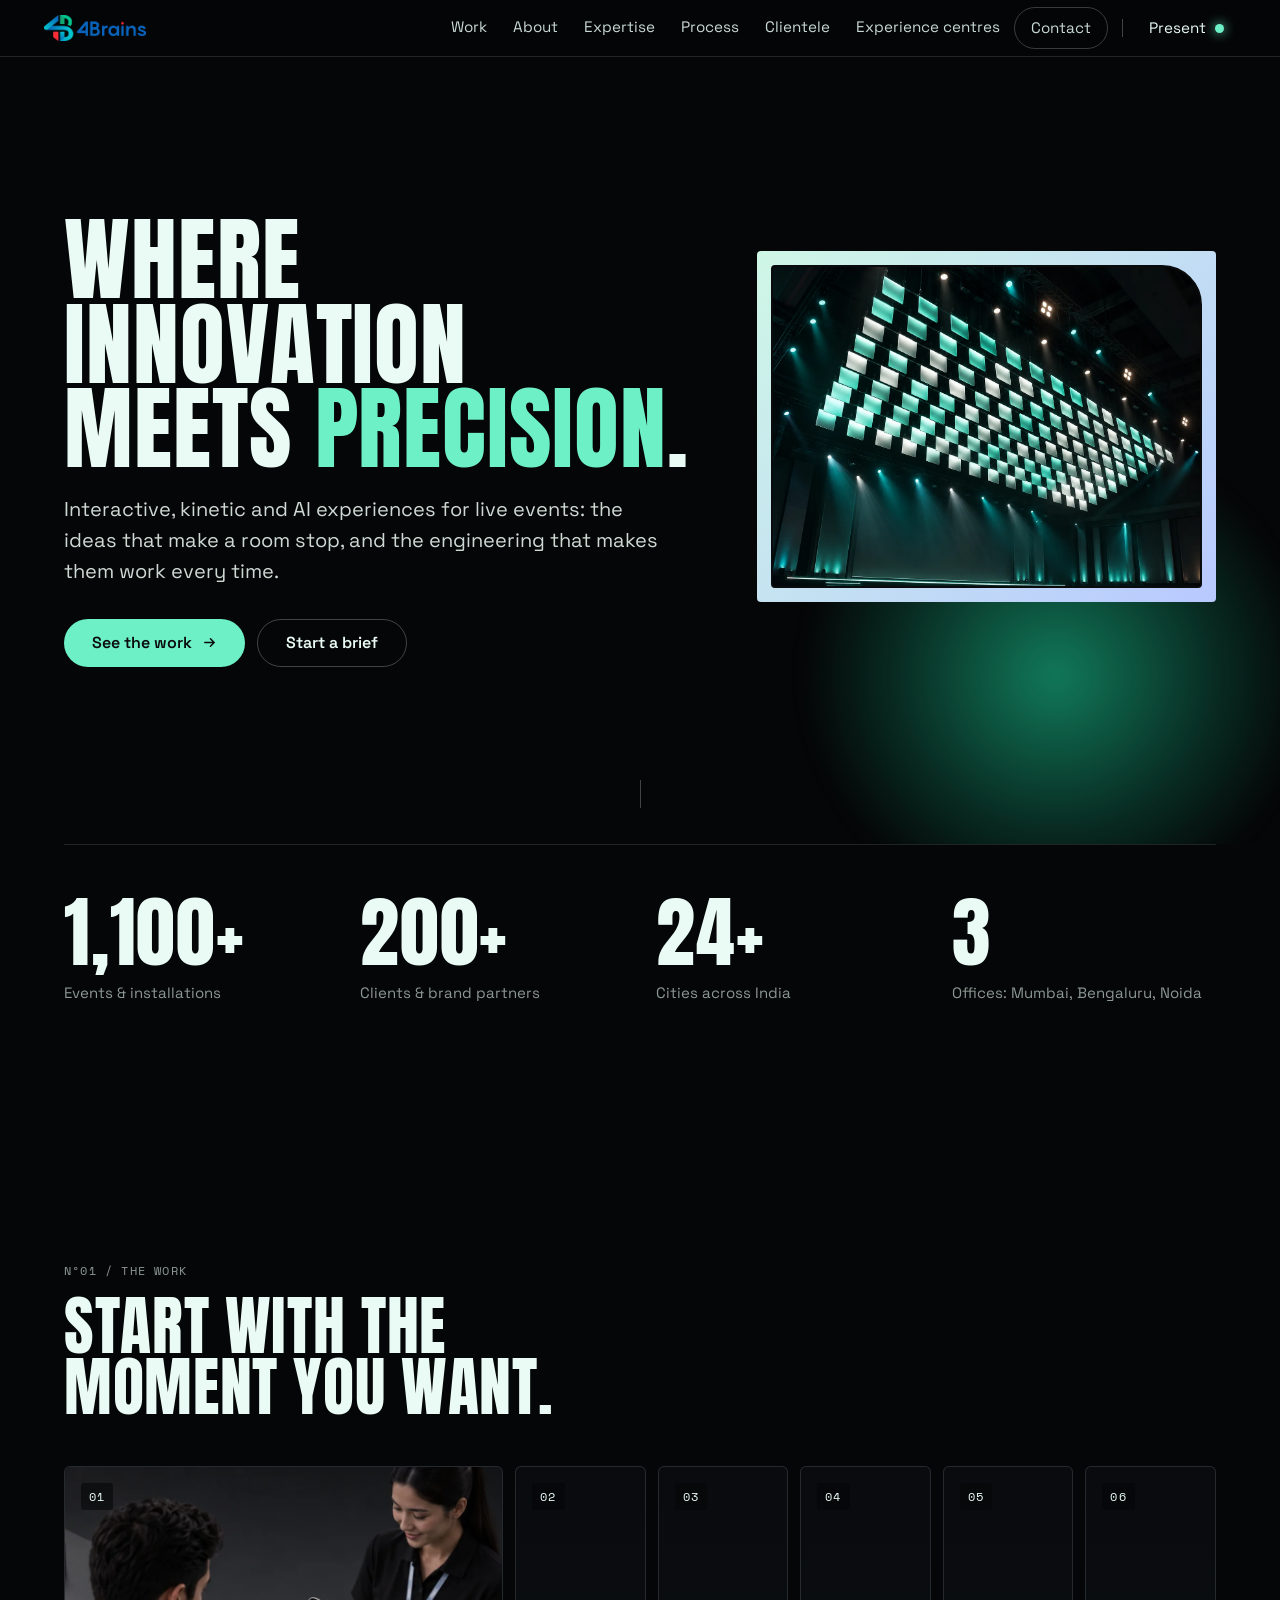
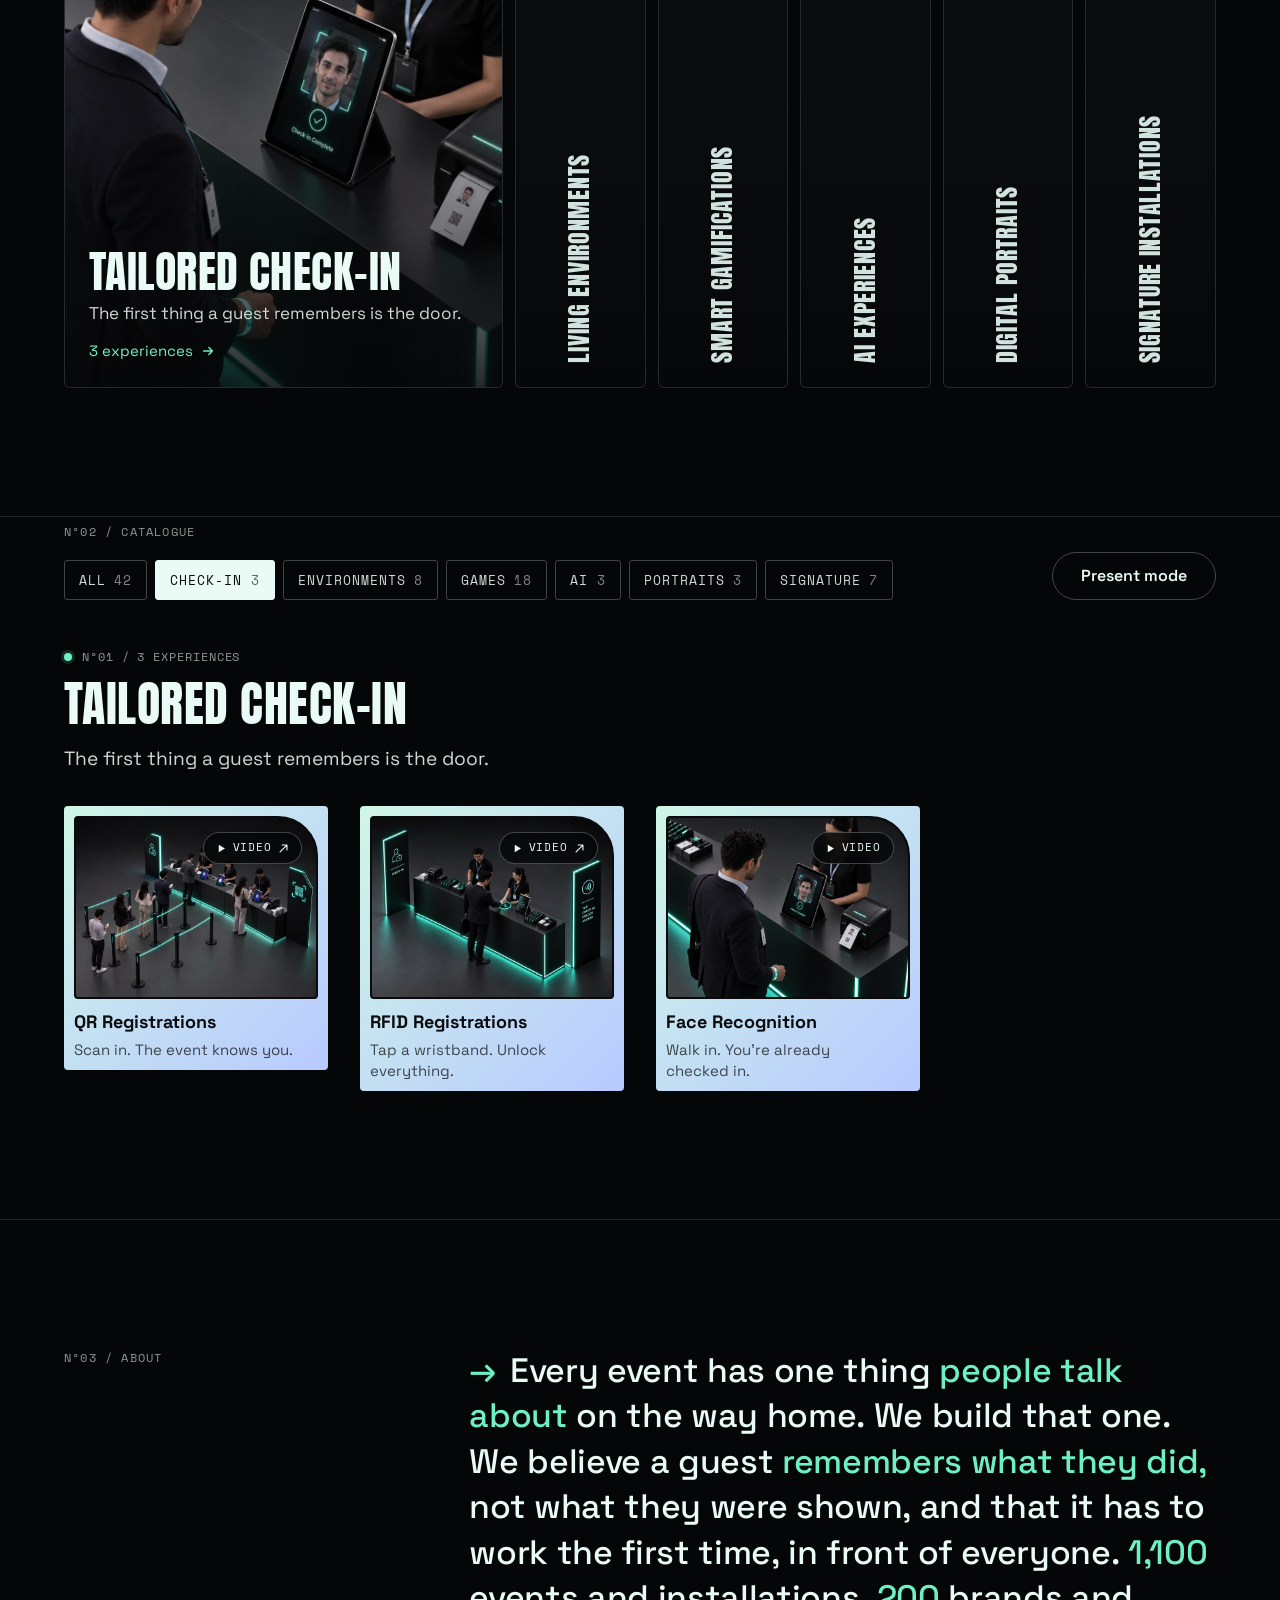
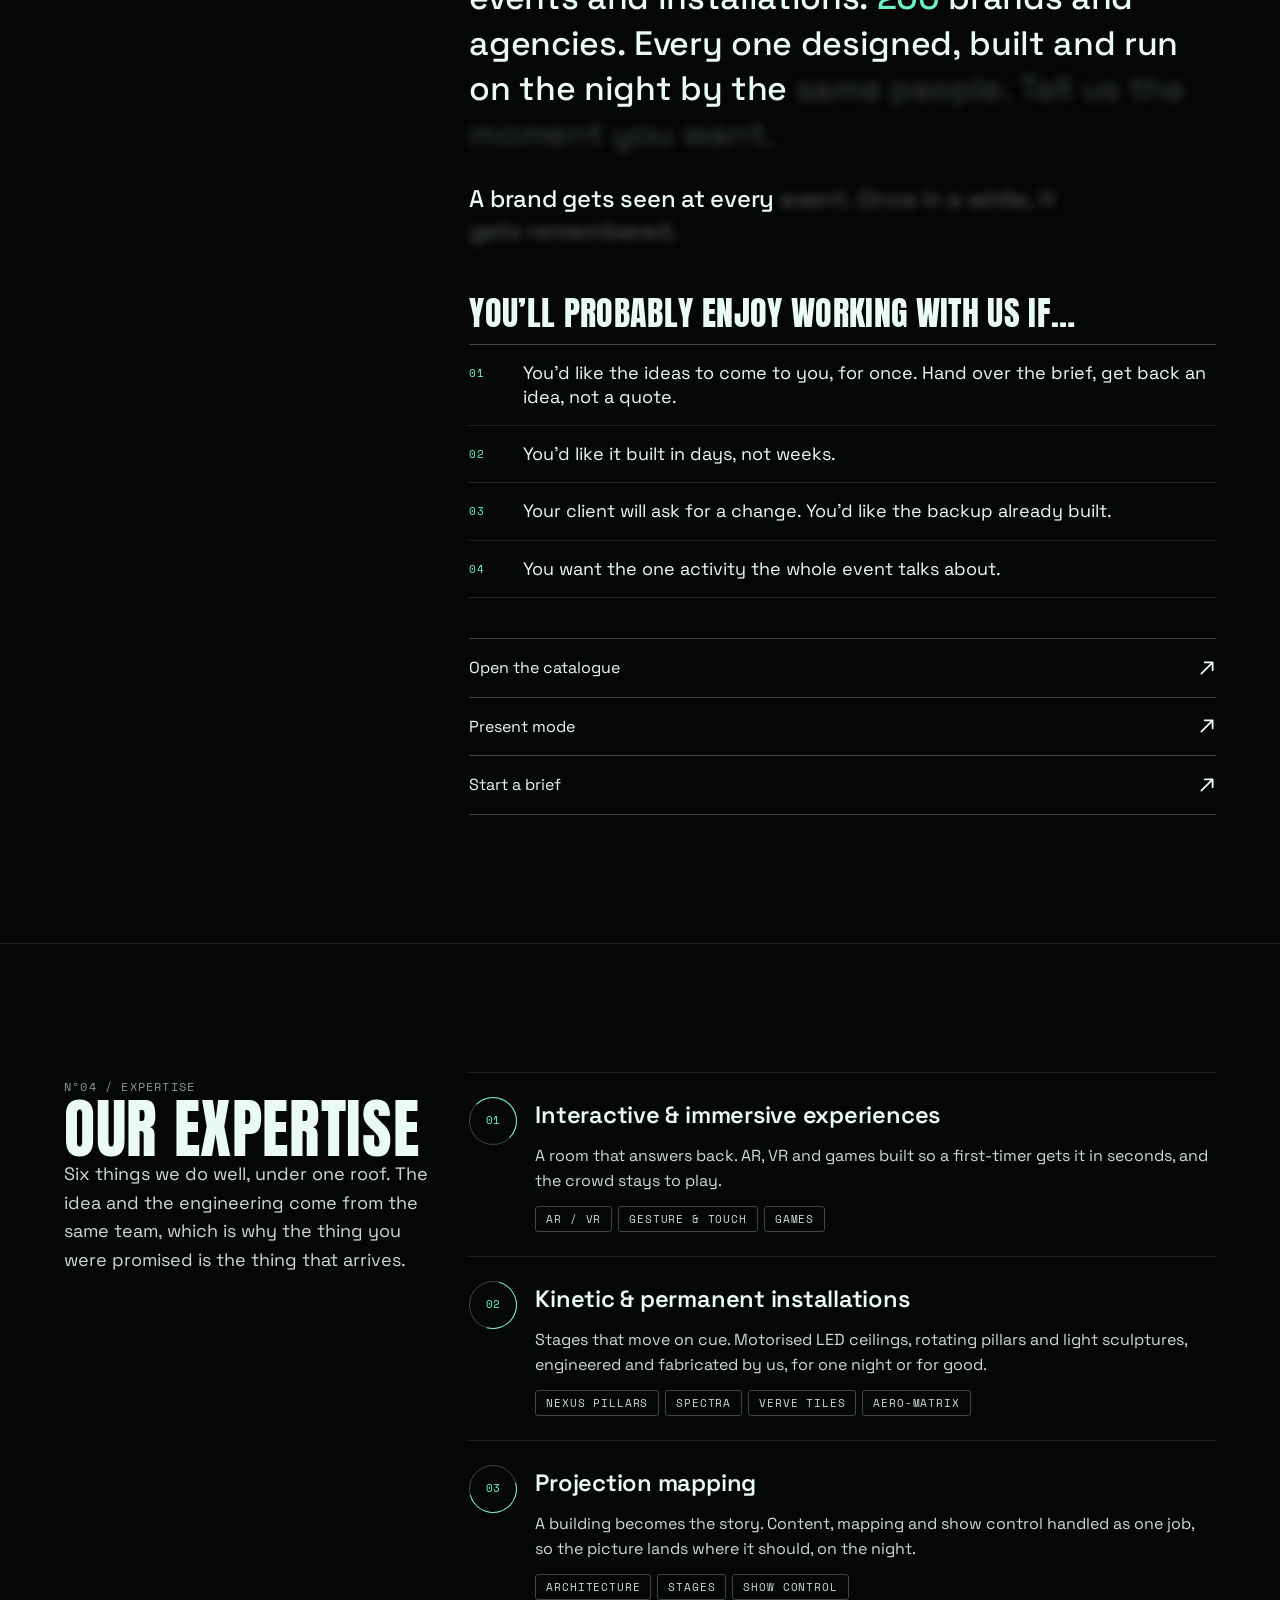
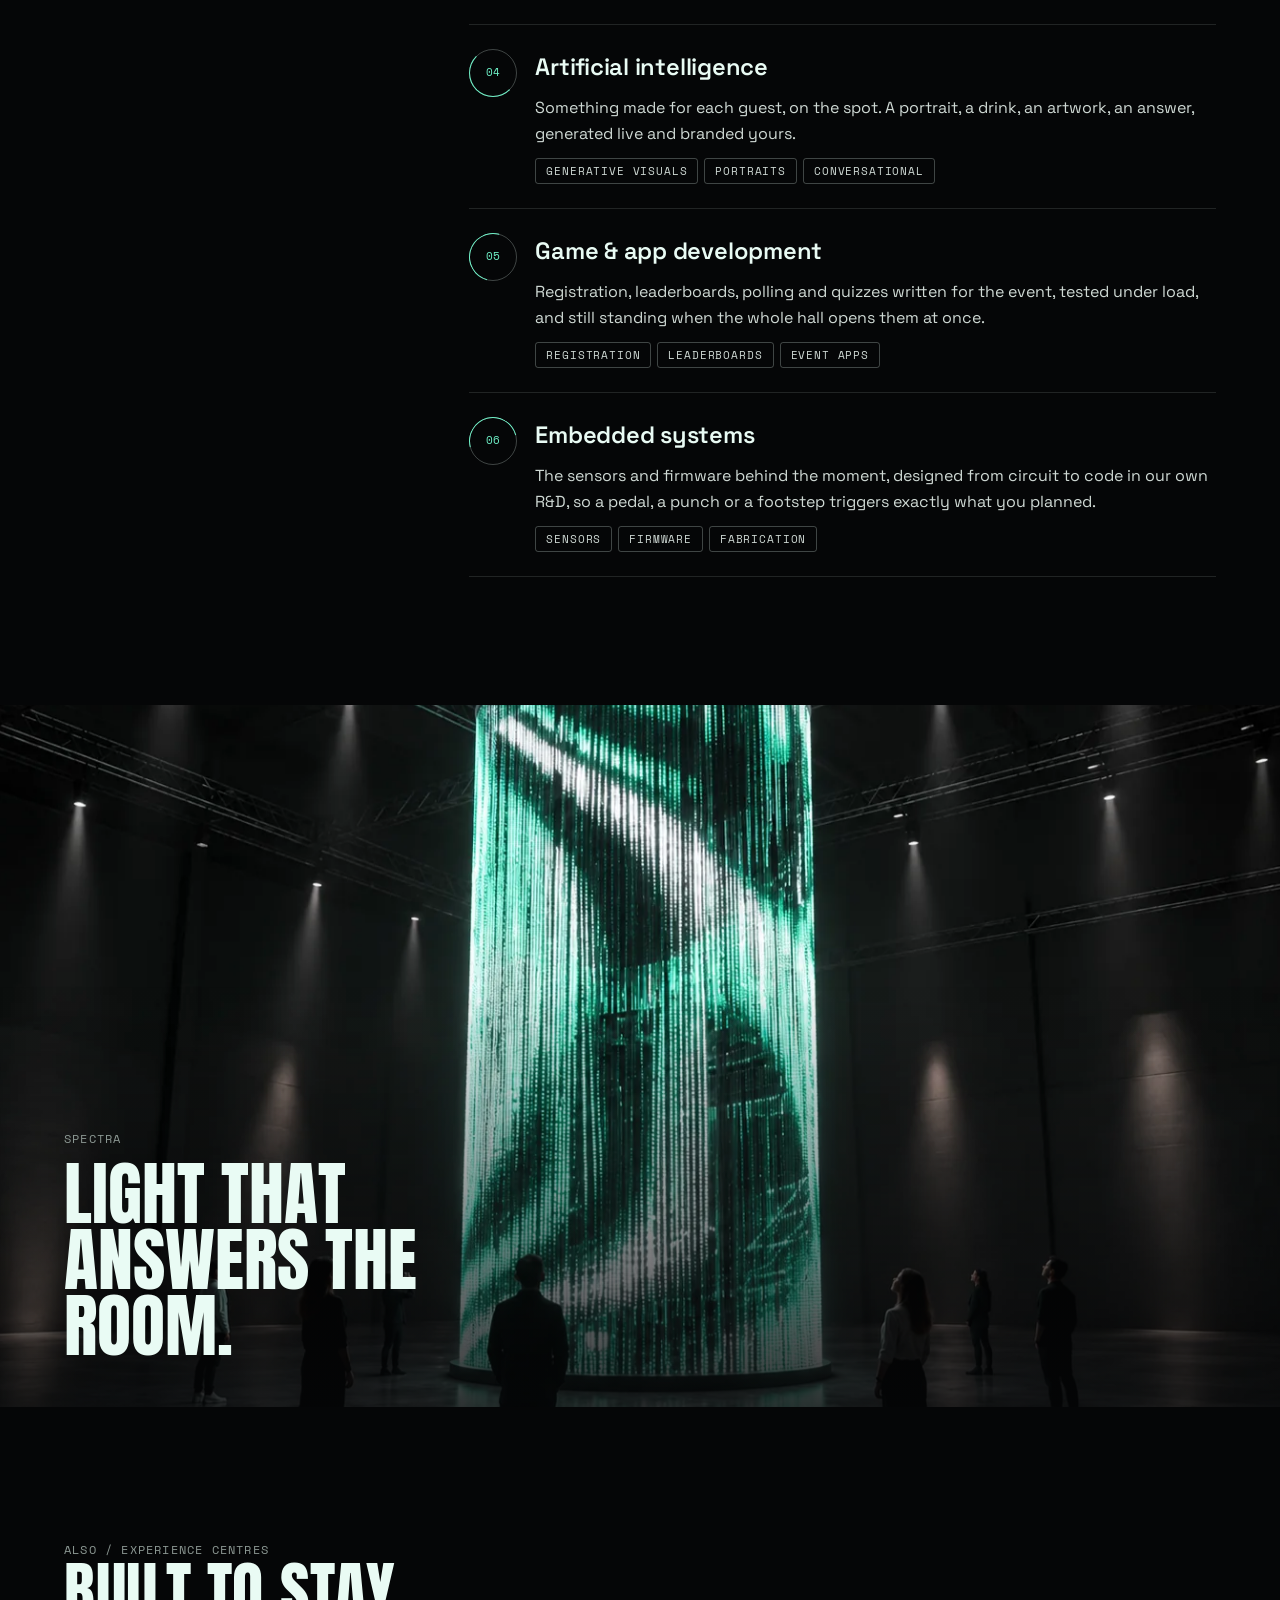
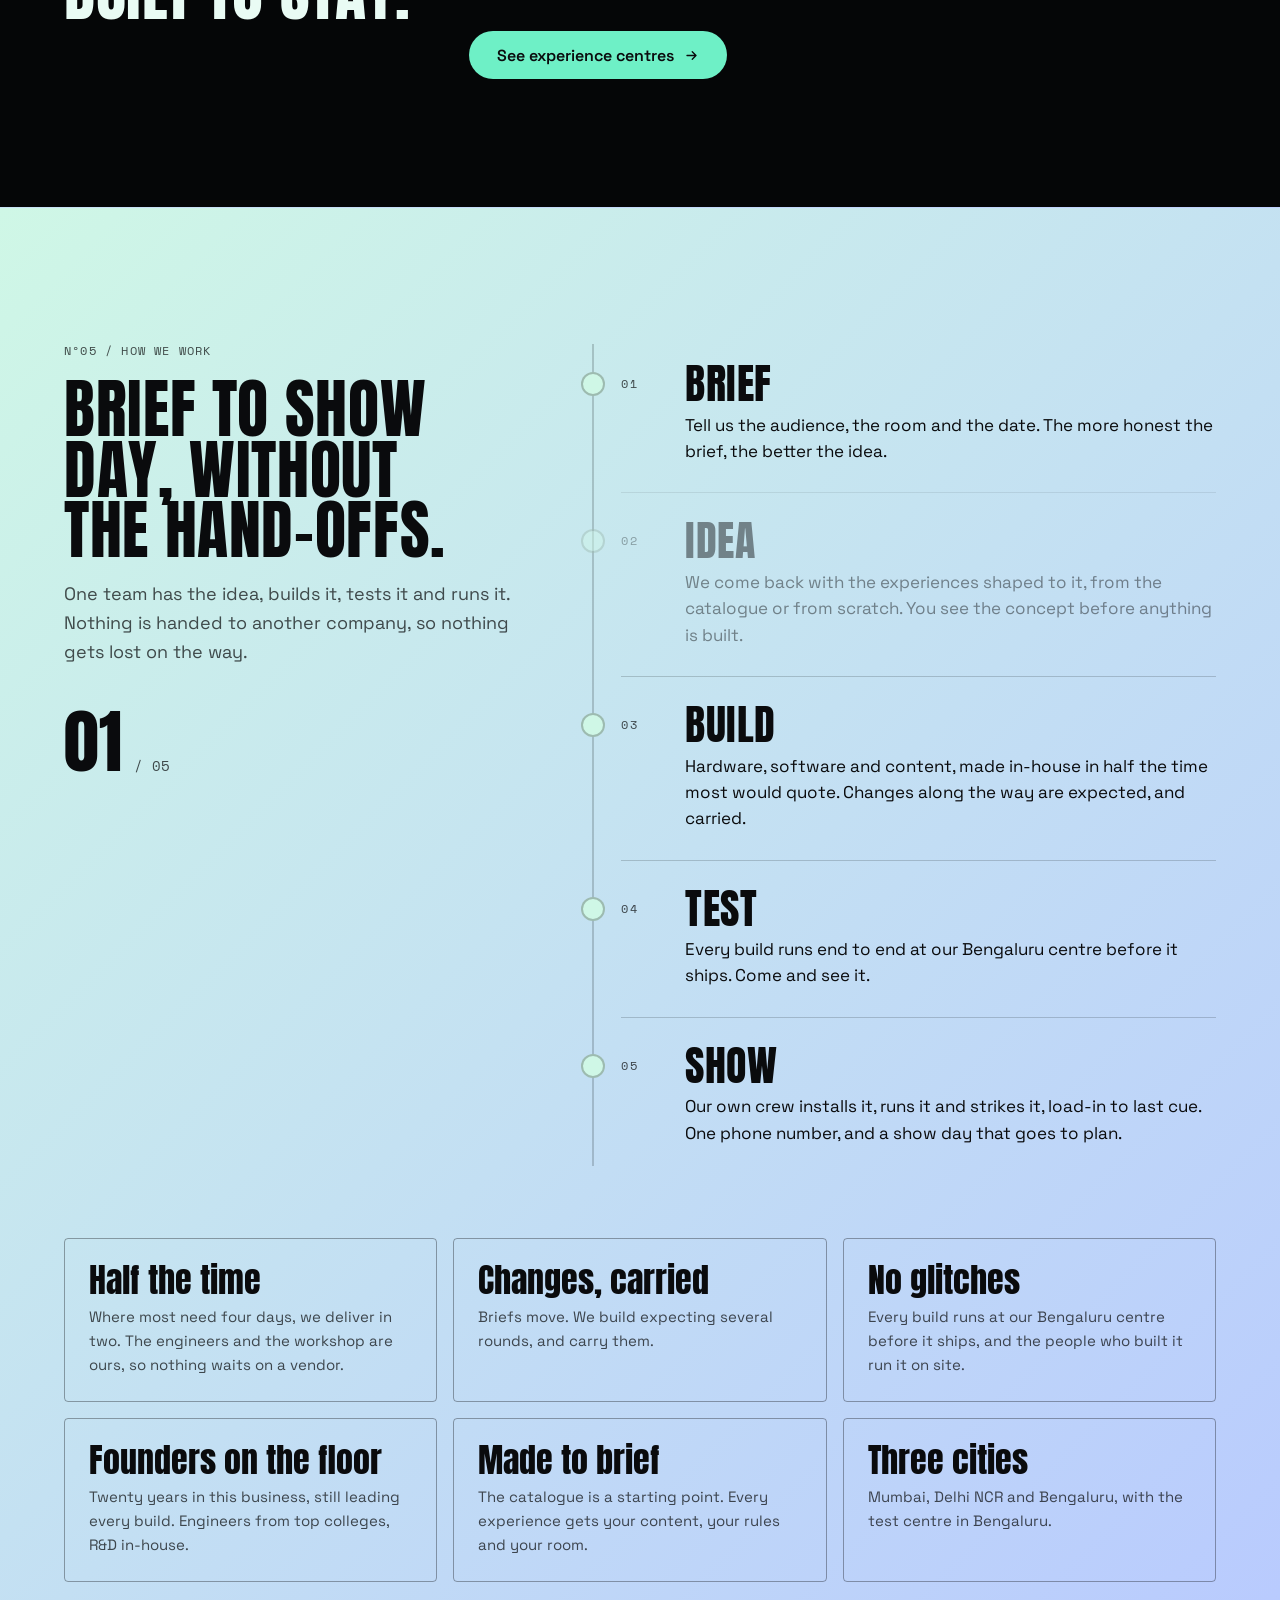
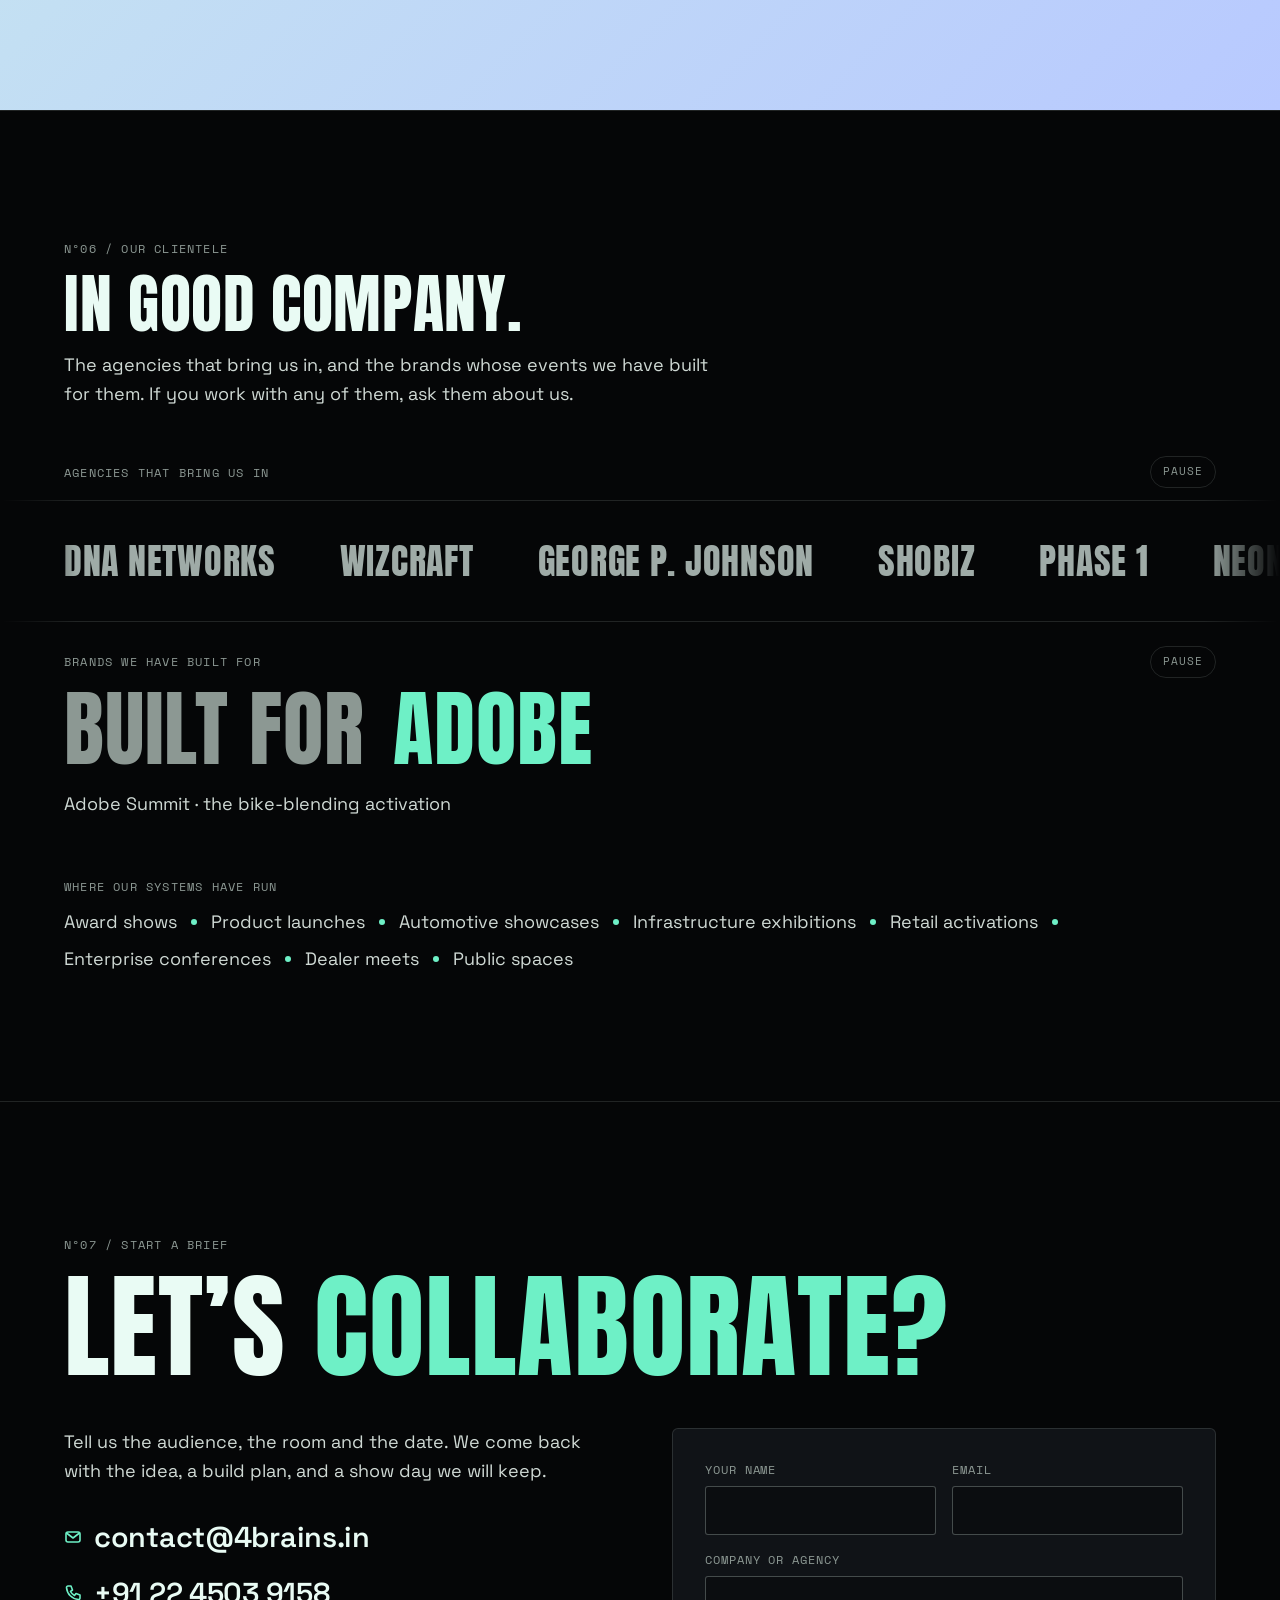
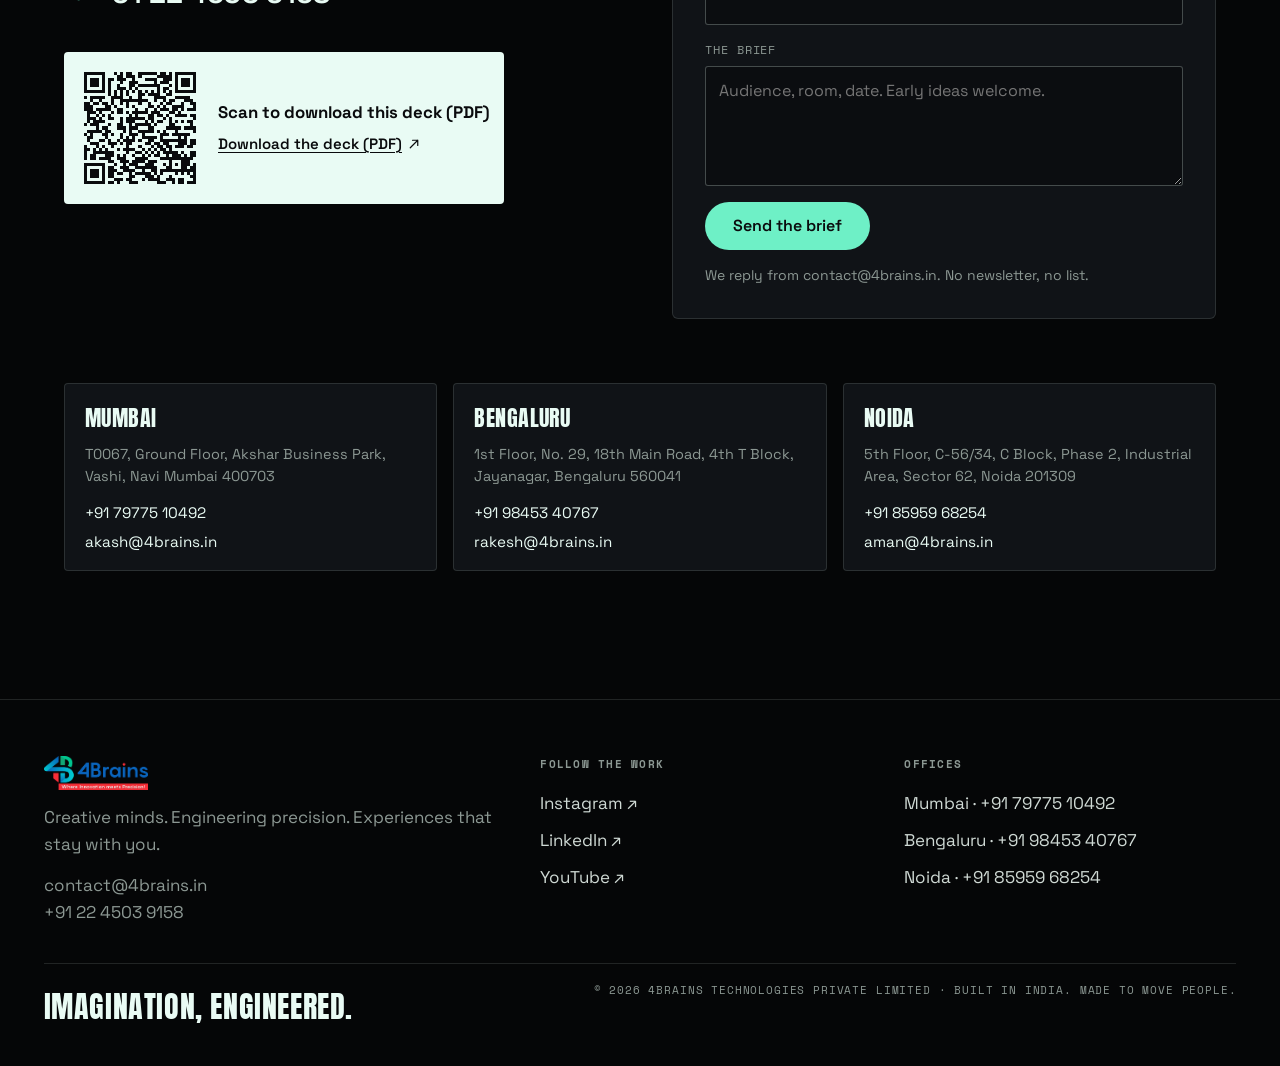
==== commit 40081442: "Rename index.html to 4brains-site-live-v1.26/index.html" ====
--- a/4brains-site-live-v1.26/index.html
+++ b/4brains-site-live-v1.26/index.html
@@ -73,6 +73,7 @@
           <a href="#capabilities">Expertise</a>
           <a href="#process">Process</a>
           <a href="#proof">Clientele</a>
+          <a href="experience-centres.html" class="nav__spaces">Experience centres</a>
           <a href="#contact" class="nav__cta">Contact</a>
         </nav>
         <span class="nav__sep" aria-hidden="true"></span>
@@ -87,6 +88,7 @@
     <a href="#capabilities">Expertise</a>
     <a href="#process">Process</a>
     <a href="#proof">Clientele</a>
+    <a href="experience-centres.html">Experience centres</a>
     <a href="#contact">Contact</a>
   </nav>
 
@@ -167,6 +169,21 @@
     <section class="moment" id="moment" aria-label="Spectra">
       <div class="moment__media" id="moment-media"></div>
       <div class="wrap moment__text"><span class="label">Spectra</span><p class="moment__line" id="moment-line"></p></div>
+    </section>
+
+    <!-- ===================== PERMANENT (teaser) ===================== -->
+    <section class="sec" id="permanent" aria-labelledby="permanent-title">
+      <div class="wrap grid-4-8">
+        <div>
+          <span class="label">Also / Experience centres</span>
+          <h2 class="display sec__title" id="permanent-title">Built to stay.</h2>
+        </div>
+        <div>
+          <p class="sec__lede" id="permanent-text"></p>
+          <ul class="facts facts--3" id="permanent-facts"></ul>
+          <div class="hero__ctas" style="margin-top:32px"><a class="btn btn--mint" href="experience-centres.html">See experience centres <svg viewBox="0 0 20 20" fill="none" stroke="currentColor" stroke-width="1.8" stroke-linecap="round" stroke-linejoin="round" aria-hidden="true"><path d="M4 10h12M11 5l5 5-5 5"/></svg></a></div>
+        </div>
+      </div>
     </section>
 
     <!-- ===================== PROCESS ===================== -->
